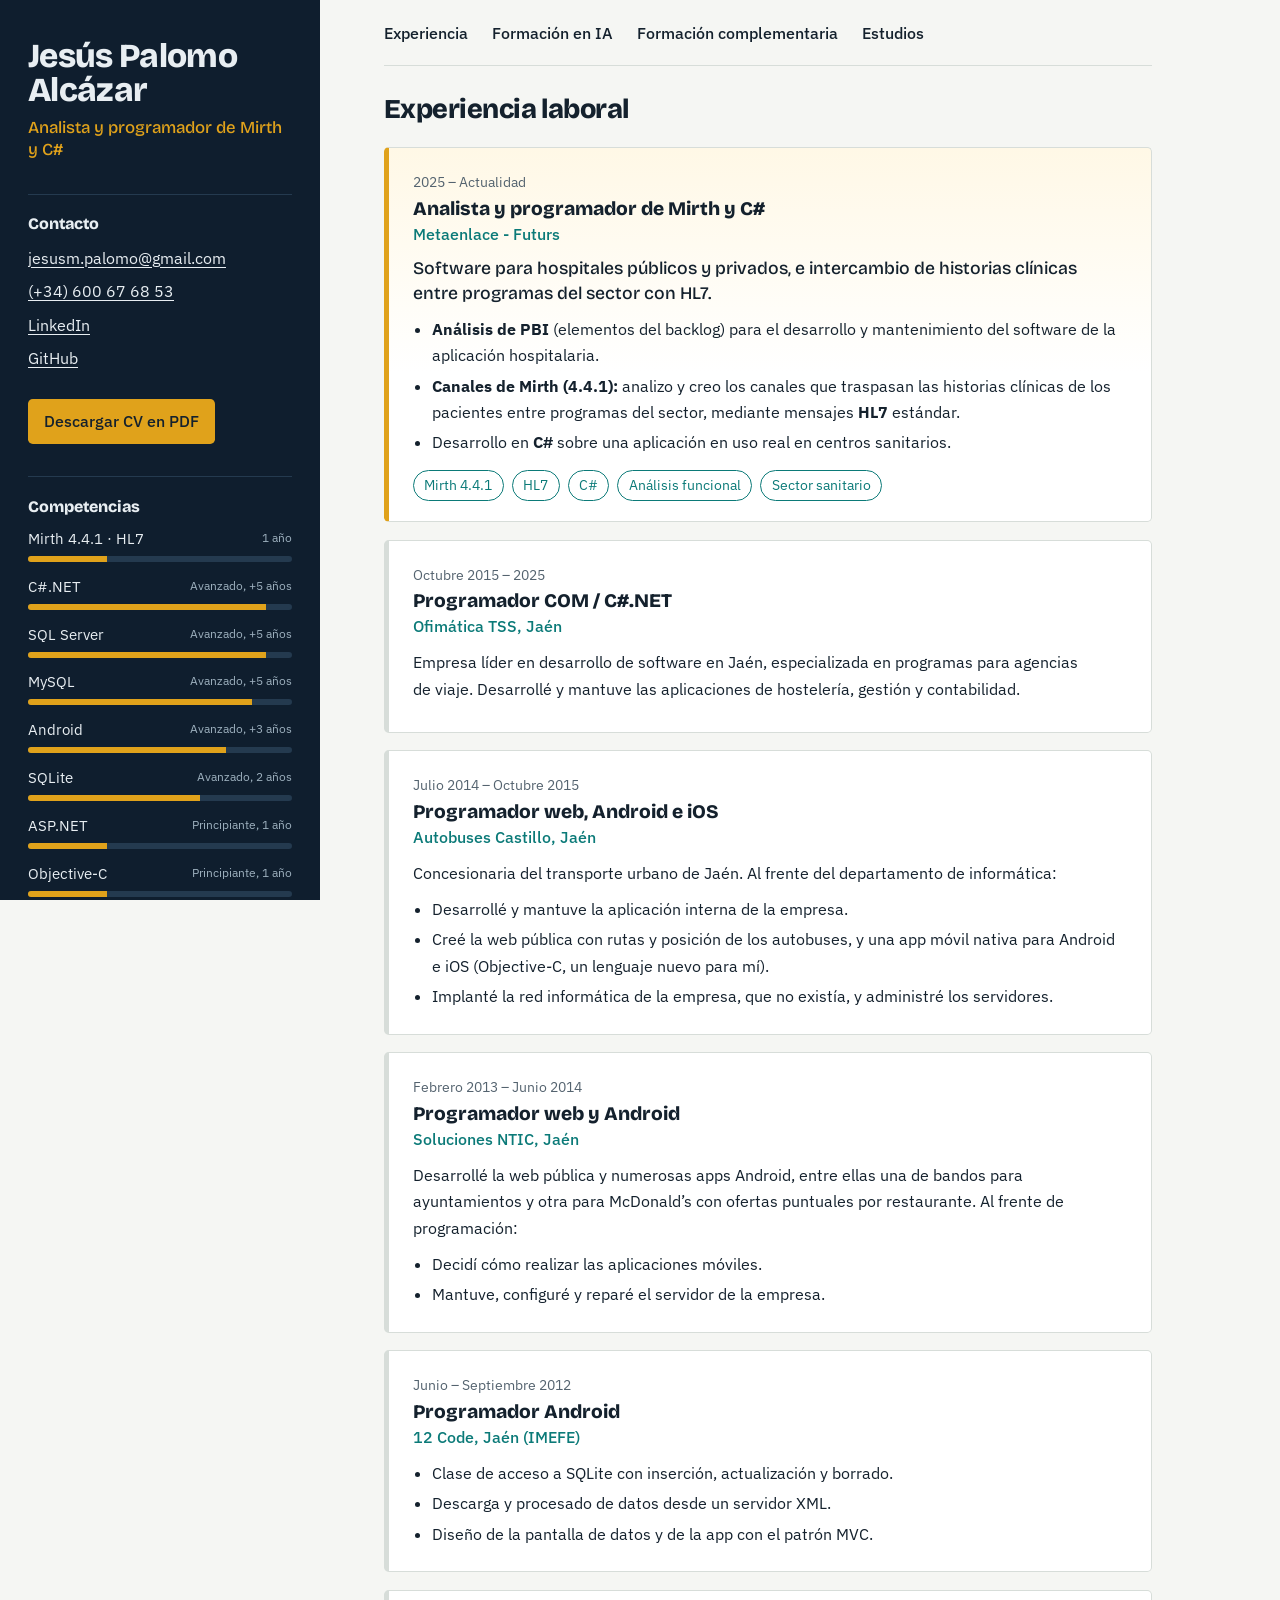
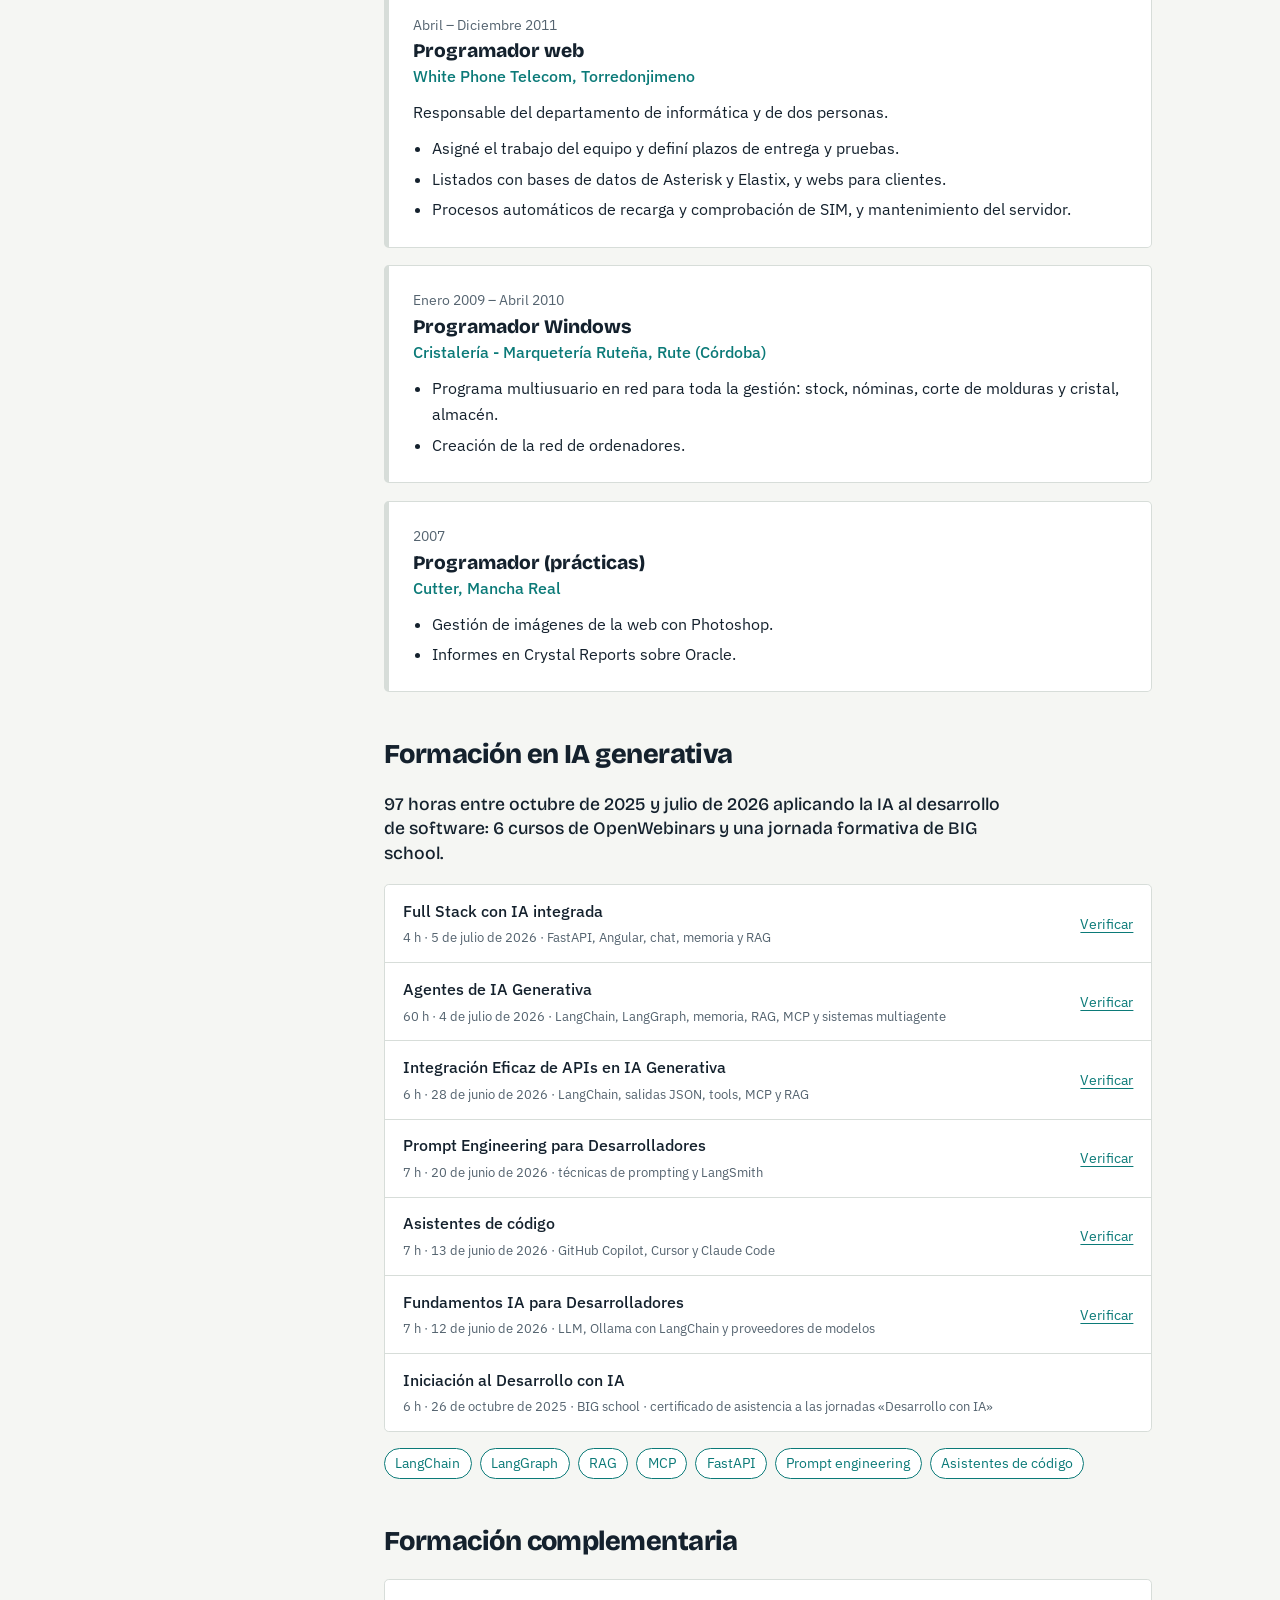
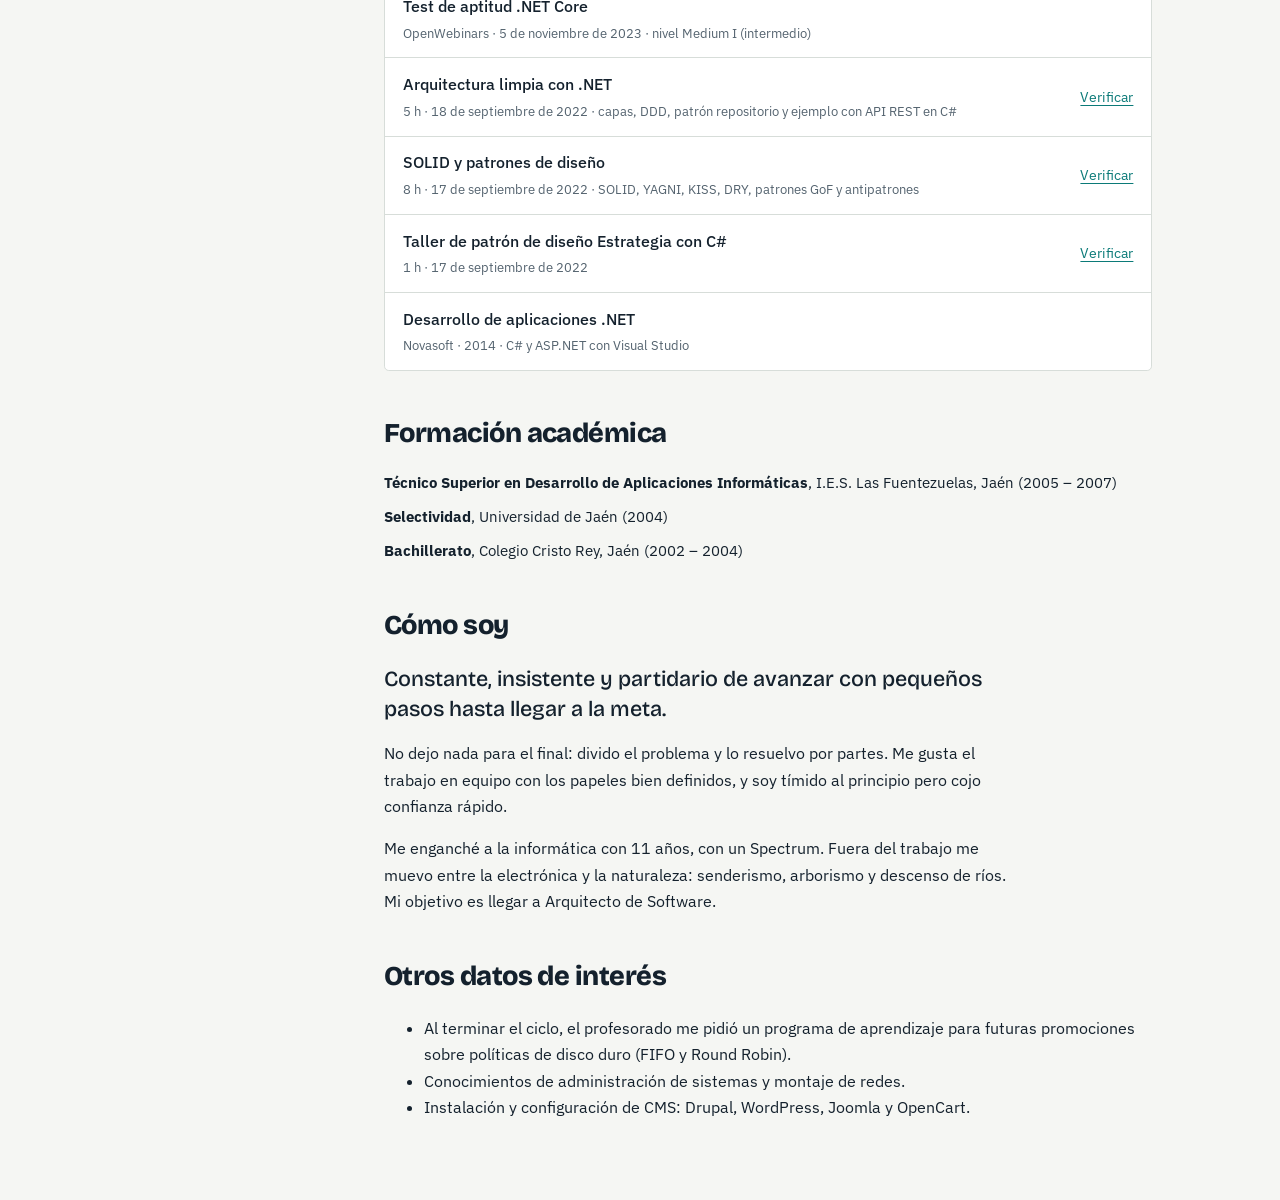
==== index.html @ ad251bdb "Actualizacion de Web y CV" ====
<!DOCTYPE html>
<html lang="es">
<head>
<meta charset="utf-8">
<meta name="viewport" content="width=device-width, initial-scale=1">
<title>Jesús Palomo Alcázar · CV · Analista y programador C# y Mirth</title>
<meta name="description" content="Currículum de Jesús Palomo Alcázar: más de 10 años desarrollando aplicaciones en C#, .NET, SQL Server y Android. Formación reciente en IA generativa. Actualmente analista y programador de Mirth y C# en software para hospitales.">
<link rel="preconnect" href="https://fonts.googleapis.com">
<link rel="preconnect" href="https://fonts.gstatic.com" crossorigin>
<link href="https://fonts.googleapis.com/css2?family=Bricolage+Grotesque:opsz,wght@12..96,500;12..96,800&family=IBM+Plex+Sans:wght@400;500&display=swap" rel="stylesheet">
<style>
:root{--paper:#f5f6f3;--card:#fff;--ink:#14212d;--muted:#54636f;--side:#0f1e2e;--side-ink:#e8eef2;--side-muted:#9db0be;--accent:#0b7a78;--mark:#e0a21b;--line:#d7ddd9;
--display:"Bricolage Grotesque","Segoe UI",system-ui,sans-serif;--body:"IBM Plex Sans","Segoe UI",system-ui,sans-serif}
*{box-sizing:border-box}
body{margin:0;background:var(--paper);color:var(--ink);font:400 1rem/1.65 var(--body)}
a{color:var(--accent);text-underline-offset:3px}
a:focus-visible{outline:3px solid var(--mark);outline-offset:3px}
.layout{display:grid;grid-template-columns:20rem 1fr;min-height:100vh}
aside{background:var(--side);color:var(--side-ink);padding:2.5rem 1.75rem;position:sticky;top:0;height:100vh;overflow:auto}
aside a{color:var(--side-ink)}
.avatar{width:96px;height:96px;border-radius:50%;border:3px solid var(--mark);object-fit:cover;display:block;margin-bottom:1.25rem}
aside h1{font:800 2.1rem/1 var(--display);letter-spacing:-.02em;margin:0 0 .6rem}
.role{font:500 1.05rem/1.35 var(--display);color:var(--mark);margin:0 0 1.5rem}
aside h2{font:800 1rem var(--display);margin:2rem 0 .7rem;padding-top:1.2rem;border-top:1px solid #243a4f}
.contact{list-style:none;padding:0;margin:0;word-break:break-word}
.contact li{margin-bottom:.45rem}
.btn{display:inline-block;margin-top:1.25rem;padding:.6rem 1rem;background:var(--mark);color:#14212d!important;font-weight:500;text-decoration:none;border-radius:.3rem}
.btn:hover{filter:brightness(1.08)}
.skill{margin-bottom:.8rem;font-size:.92rem}
.skill span{display:flex;justify-content:space-between;gap:.5rem}
.skill small{color:var(--side-muted)}
.bar{height:6px;background:#243a4f;border-radius:3px;margin-top:.3rem;overflow:hidden}
.bar i{display:block;height:100%;background:var(--mark)}
.plain{list-style:none;padding:0;margin:0;font-size:.92rem}
.plain li{margin-bottom:.3rem}
main{padding:0 clamp(1.5rem,5vw,4rem) 4rem;max-width:56rem}
main h2{font:800 1.7rem/1.1 var(--display);letter-spacing:-.02em;margin:3rem 0 1.4rem}
main h2{scroll-margin-top:4.5rem}
.toc{position:sticky;top:0;z-index:5;display:flex;flex-wrap:wrap;gap:.4rem 1.5rem;padding:1.1rem 0 .9rem;margin-bottom:.5rem;background:var(--paper);border-bottom:1px solid var(--line)}
.toc a{color:var(--ink);font-weight:500;text-decoration:none;padding:.15rem 0;border-bottom:2px solid transparent}
.toc a:hover{color:var(--accent);border-bottom-color:var(--mark)}
.toc + h2{margin-top:1.8rem}
html{scroll-behavior:smooth}
@media (prefers-reduced-motion:reduce){html{scroll-behavior:auto}}
.intro p{max-width:40rem;margin:0 0 1rem}
.intro .lead{font:500 1.35rem/1.4 var(--display)}
.job{background:var(--card);border:1px solid var(--line);border-left:5px solid var(--line);padding:1.25rem 1.5rem;margin-bottom:1.1rem;border-radius:.3rem}
.job.now{border-left-color:var(--mark)}
.job.now{background:linear-gradient(180deg,#fff8e6,#fff 60%)}
.job .hl{font:500 1.1rem/1.4 var(--display);color:var(--ink)}
.tags{display:flex;flex-wrap:wrap;gap:.5rem;margin-top:.9rem}
.tags span{font-size:.85rem;padding:.2rem .65rem;border:1px solid var(--accent);color:var(--accent);border-radius:999px;background:#fff}
.job .when{color:var(--muted);font-size:.9rem}
.job h3{font:800 1.2rem/1.25 var(--display);margin:.15rem 0 0}
.job .co{color:var(--accent);font-weight:500;margin:0 0 .6rem}
.job p{margin:0 0 .6rem;max-width:42rem}
.job ul{margin:0;padding-left:1.2rem}
.job li{margin-bottom:.25rem}
.ai-sum{font:500 1.1rem/1.4 var(--display);max-width:40rem;margin:0 0 1.1rem}
.ai-list{list-style:none;margin:0 0 1rem;padding:0;background:var(--card);border:1px solid var(--line);border-radius:.3rem}
.ai-list li{display:grid;grid-template-columns:1fr auto;gap:.2rem 1rem;padding:.8rem 1.1rem;border-bottom:1px solid var(--line)}
.ai-list li:last-child{border-bottom:0}
.ai-list b{font-weight:500}
.ai-list small{color:var(--muted);grid-column:1}
.ai-list a{grid-row:1/3;grid-column:2;align-self:center;font-size:.9rem}
.course{display:flex;gap:1rem;align-items:center;margin-bottom:1rem}
.course img{width:72px;height:72px;object-fit:contain;flex:none}
.course b{display:block}
.edu li{margin-bottom:.6rem}
@media (max-width:60rem){.layout{display:block}aside{position:static;height:auto}.toc{display:none}main{padding-top:2rem}}
@media print{
 body{font-size:10.5pt}.layout{display:block}
 aside{position:static;height:auto;-webkit-print-color-adjust:exact;print-color-adjust:exact}
 .btn,.toc{display:none}.job{break-inside:avoid}
}
</style>
</head>
<body>
<div class="layout">
<aside>
  <img class="avatar" src="content/140x140.png" alt="Foto de Jesús Palomo Alcázar" onerror="this.style.display='none'">
  <h1>Jesús Palomo Alcázar</h1>
  <p class="role">Analista y programador de Mirth y C#</p>

  <h2>Contacto</h2>
  <ul class="contact">
    <li><a href="mailto:jesusm.palomo@gmail.com">jesusm.palomo@gmail.com</a></li>
    <li><a href="tel:+34600676853">(+34) 600 67 68 53</a></li>
    <li><a href="https://www.linkedin.com/in/jesuspalomoalcazar/">LinkedIn</a></li>
    <li><a href="https://github.com/JesusPalomoAlcazar">GitHub</a></li>
  </ul>
  <a class="btn" href="CurriculumJesusPalomo.pdf" download>Descargar CV en PDF</a>

  <h2>Competencias</h2>
  <div class="skill"><span>Mirth 4.4.1 · HL7 <small>1 año</small></span><div class="bar"><i style="width:30%"></i></div></div>
  <div class="skill"><span>C#.NET <small>Avanzado, +5 años</small></span><div class="bar"><i style="width:90%"></i></div></div>
  <div class="skill"><span>SQL Server <small>Avanzado, +5 años</small></span><div class="bar"><i style="width:90%"></i></div></div>
  <div class="skill"><span>MySQL <small>Avanzado, +5 años</small></span><div class="bar"><i style="width:85%"></i></div></div>
  <div class="skill"><span>Android <small>Avanzado, +3 años</small></span><div class="bar"><i style="width:75%"></i></div></div>
  <div class="skill"><span>SQLite <small>Avanzado, 2 años</small></span><div class="bar"><i style="width:65%"></i></div></div>
  <div class="skill"><span>ASP.NET <small>Principiante, 1 año</small></span><div class="bar"><i style="width:30%"></i></div></div>
  <div class="skill"><span>Objective-C <small>Principiante, 1 año</small></span><div class="bar"><i style="width:30%"></i></div></div>

  <h2>Idiomas</h2>
  <ul class="plain">
    <li>Inglés: lectura B1 (documentación técnica), A2 general, preparando el B1</li>
    <li>Francés: Bachillerato</li>
  </ul>
</aside>

<main>
  <nav class="toc" aria-label="Secciones">
    <a href="#experiencia">Experiencia</a>
    <a href="#ia">Formación en IA</a>
    <a href="#formacion">Formación complementaria</a>
    <a href="#estudios">Estudios</a>
  </nav>

  <h2 id="experiencia">Experiencia laboral</h2>

  <article class="job now">
    <span class="when">2025 – Actualidad</span>
    <h3>Analista y programador de Mirth y C#</h3>
    <p class="co">Metaenlace - Futurs</p>
    <p class="hl">Software para hospitales públicos y privados, e intercambio de historias clínicas entre programas del sector con HL7.</p>
    <ul>
      <li><b>Análisis de PBI</b> (elementos del backlog) para el desarrollo y mantenimiento del software de la aplicación hospitalaria.</li>
      <li><b>Canales de Mirth (4.4.1):</b> analizo y creo los canales que traspasan las historias clínicas de los pacientes entre programas del sector, mediante mensajes <b>HL7</b> estándar.</li>
      <li>Desarrollo en <b>C#</b> sobre una aplicación en uso real en centros sanitarios.</li>
    </ul>
    <div class="tags"><span>Mirth 4.4.1</span><span>HL7</span><span>C#</span><span>Análisis funcional</span><span>Sector sanitario</span></div>
  </article>

  <article class="job">
    <span class="when">Octubre 2015 – 2025</span>
    <h3>Programador COM / C#.NET</h3>
    <p class="co">Ofimática TSS, Jaén</p>
    <p>Empresa líder en desarrollo de software en Jaén, especializada en programas para agencias de viaje. Desarrollé y mantuve las aplicaciones de hostelería, gestión y contabilidad.</p>
  </article>

  <article class="job">
    <span class="when">Julio 2014 – Octubre 2015</span>
    <h3>Programador web, Android e iOS</h3>
    <p class="co">Autobuses Castillo, Jaén</p>
    <p>Concesionaria del transporte urbano de Jaén. Al frente del departamento de informática:</p>
    <ul>
      <li>Desarrollé y mantuve la aplicación interna de la empresa.</li>
      <li>Creé la web pública con rutas y posición de los autobuses, y una app móvil nativa para Android e iOS (Objective-C, un lenguaje nuevo para mí).</li>
      <li>Implanté la red informática de la empresa, que no existía, y administré los servidores.</li>
    </ul>
  </article>

  <article class="job">
    <span class="when">Febrero 2013 – Junio 2014</span>
    <h3>Programador web y Android</h3>
    <p class="co">Soluciones NTIC, Jaén</p>
    <p>Desarrollé la web pública y numerosas apps Android, entre ellas una de bandos para ayuntamientos y otra para McDonald’s con ofertas puntuales por restaurante. Al frente de programación:</p>
    <ul>
      <li>Decidí cómo realizar las aplicaciones móviles.</li>
      <li>Mantuve, configuré y reparé el servidor de la empresa.</li>
    </ul>
  </article>

  <article class="job">
    <span class="when">Junio – Septiembre 2012</span>
    <h3>Programador Android</h3>
    <p class="co">12 Code, Jaén (IMEFE)</p>
    <ul>
      <li>Clase de acceso a SQLite con inserción, actualización y borrado.</li>
      <li>Descarga y procesado de datos desde un servidor XML.</li>
      <li>Diseño de la pantalla de datos y de la app con el patrón MVC.</li>
    </ul>
  </article>

  <article class="job">
    <span class="when">Abril – Diciembre 2011</span>
    <h3>Programador web</h3>
    <p class="co">White Phone Telecom, Torredonjimeno</p>
    <p>Responsable del departamento de informática y de dos personas.</p>
    <ul>
      <li>Asigné el trabajo del equipo y definí plazos de entrega y pruebas.</li>
      <li>Listados con bases de datos de Asterisk y Elastix, y webs para clientes.</li>
      <li>Procesos automáticos de recarga y comprobación de SIM, y mantenimiento del servidor.</li>
    </ul>
  </article>

  <article class="job">
    <span class="when">Enero 2009 – Abril 2010</span>
    <h3>Programador Windows</h3>
    <p class="co">Cristalería - Marquetería Ruteña, Rute (Córdoba)</p>
    <ul>
      <li>Programa multiusuario en red para toda la gestión: stock, nóminas, corte de molduras y cristal, almacén.</li>
      <li>Creación de la red de ordenadores.</li>
    </ul>
  </article>

  <article class="job">
    <span class="when">2007</span>
    <h3>Programador (prácticas)</h3>
    <p class="co">Cutter, Mancha Real</p>
    <ul>
      <li>Gestión de imágenes de la web con Photoshop.</li>
      <li>Informes en Crystal Reports sobre Oracle.</li>
    </ul>
  </article>

  <h2 id="ia">Formación en IA generativa</h2>
  <p class="ai-sum">97 horas entre octubre de 2025 y julio de 2026 aplicando la IA al desarrollo de software: 6 cursos de OpenWebinars y una jornada formativa de BIG school.</p>
  <ul class="ai-list">
    <li><b>Full Stack con IA integrada</b><small>4 h · 5 de julio de 2026 · FastAPI, Angular, chat, memoria y RAG</small><a href="https://openwebinars.net/cert/wKbj">Verificar</a></li>
    <li><b>Agentes de IA Generativa</b><small>60 h · 4 de julio de 2026 · LangChain, LangGraph, memoria, RAG, MCP y sistemas multiagente</small><a href="https://openwebinars.net/cert/Lydw">Verificar</a></li>
    <li><b>Integración Eficaz de APIs en IA Generativa</b><small>6 h · 28 de junio de 2026 · LangChain, salidas JSON, tools, MCP y RAG</small><a href="https://openwebinars.net/cert/GCo3">Verificar</a></li>
    <li><b>Prompt Engineering para Desarrolladores</b><small>7 h · 20 de junio de 2026 · técnicas de prompting y LangSmith</small><a href="https://openwebinars.net/cert/LdUG">Verificar</a></li>
    <li><b>Asistentes de código</b><small>7 h · 13 de junio de 2026 · GitHub Copilot, Cursor y Claude Code</small><a href="https://openwebinars.net/cert/khaE">Verificar</a></li>
    <li><b>Fundamentos IA para Desarrolladores</b><small>7 h · 12 de junio de 2026 · LLM, Ollama con LangChain y proveedores de modelos</small><a href="https://openwebinars.net/cert/tBJc">Verificar</a></li>
    <li><b>Iniciación al Desarrollo con IA</b><small>6 h · 26 de octubre de 2025 · BIG school · certificado de asistencia a las jornadas «Desarrollo con IA»</small></li>
  </ul>
  <div class="tags"><span>LangChain</span><span>LangGraph</span><span>RAG</span><span>MCP</span><span>FastAPI</span><span>Prompt engineering</span><span>Asistentes de código</span></div>

  <h2 id="formacion">Formación complementaria</h2>
  <ul class="ai-list">
    <li><b>Test de aptitud .NET Core</b><small>OpenWebinars · 5 de noviembre de 2023 · nivel Medium I (intermedio)</small></li>
    <li><b>Arquitectura limpia con .NET</b><small>5 h · 18 de septiembre de 2022 · capas, DDD, patrón repositorio y ejemplo con API REST en C#</small><a href="https://openwebinars.net/cert/d9dOa">Verificar</a></li>
    <li><b>SOLID y patrones de diseño</b><small>8 h · 17 de septiembre de 2022 · SOLID, YAGNI, KISS, DRY, patrones GoF y antipatrones</small><a href="https://openwebinars.net/cert/7Ne2K">Verificar</a></li>
    <li><b>Taller de patrón de diseño Estrategia con C#</b><small>1 h · 17 de septiembre de 2022</small><a href="https://openwebinars.net/cert/4nrwE">Verificar</a></li>
    <li><b>Desarrollo de aplicaciones .NET</b><small>Novasoft · 2014 · C# y ASP.NET con Visual Studio</small></li>
  </ul>

  <h2 id="estudios">Formación académica</h2>
  <ul class="plain edu">
    <li><b>Técnico Superior en Desarrollo de Aplicaciones Informáticas</b>, I.E.S. Las Fuentezuelas, Jaén (2005 – 2007)</li>
    <li><b>Selectividad</b>, Universidad de Jaén (2004)</li>
    <li><b>Bachillerato</b>, Colegio Cristo Rey, Jaén (2002 – 2004)</li>
  </ul>

  <section class="intro" aria-labelledby="como-soy">
    <h2 id="como-soy">Cómo soy</h2>
    <p class="lead">Constante, insistente y partidario de avanzar con pequeños pasos hasta llegar a la meta.</p>
    <p>No dejo nada para el final: divido el problema y lo resuelvo por partes. Me gusta el trabajo en equipo con los papeles bien definidos, y soy tímido al principio pero cojo confianza rápido.</p>
    <p>Me enganché a la informática con 11 años, con un Spectrum. Fuera del trabajo me muevo entre la electrónica y la naturaleza: senderismo, arborismo y descenso de ríos. Mi objetivo es llegar a Arquitecto de Software.</p>
  </section>

  <h2>Otros datos de interés</h2>
  <ul>
    <li>Al terminar el ciclo, el profesorado me pidió un programa de aprendizaje para futuras promociones sobre políticas de disco duro (FIFO y Round Robin).</li>
    <li>Conocimientos de administración de sistemas y montaje de redes.</li>
    <li>Instalación y configuración de CMS: Drupal, WordPress, Joomla y OpenCart.</li>
  </ul>
</main>
</div>
</body>
</html>
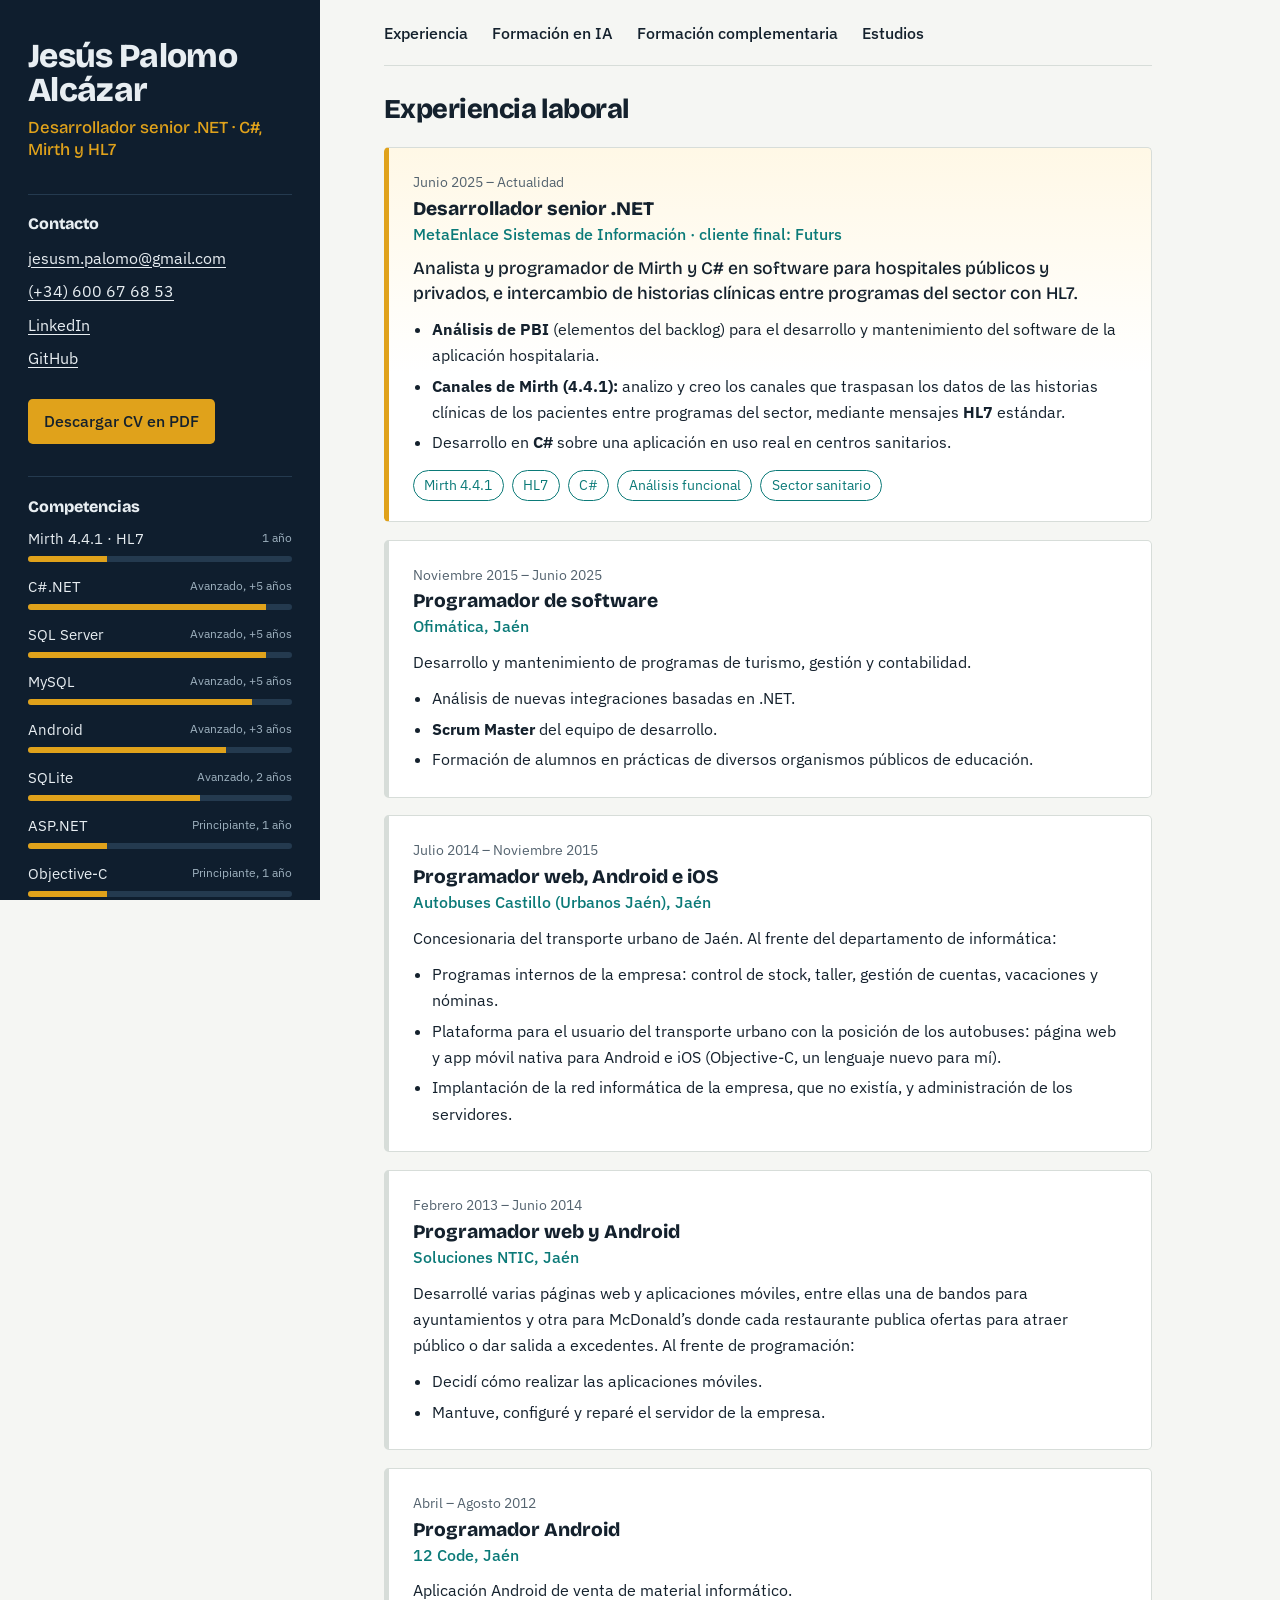
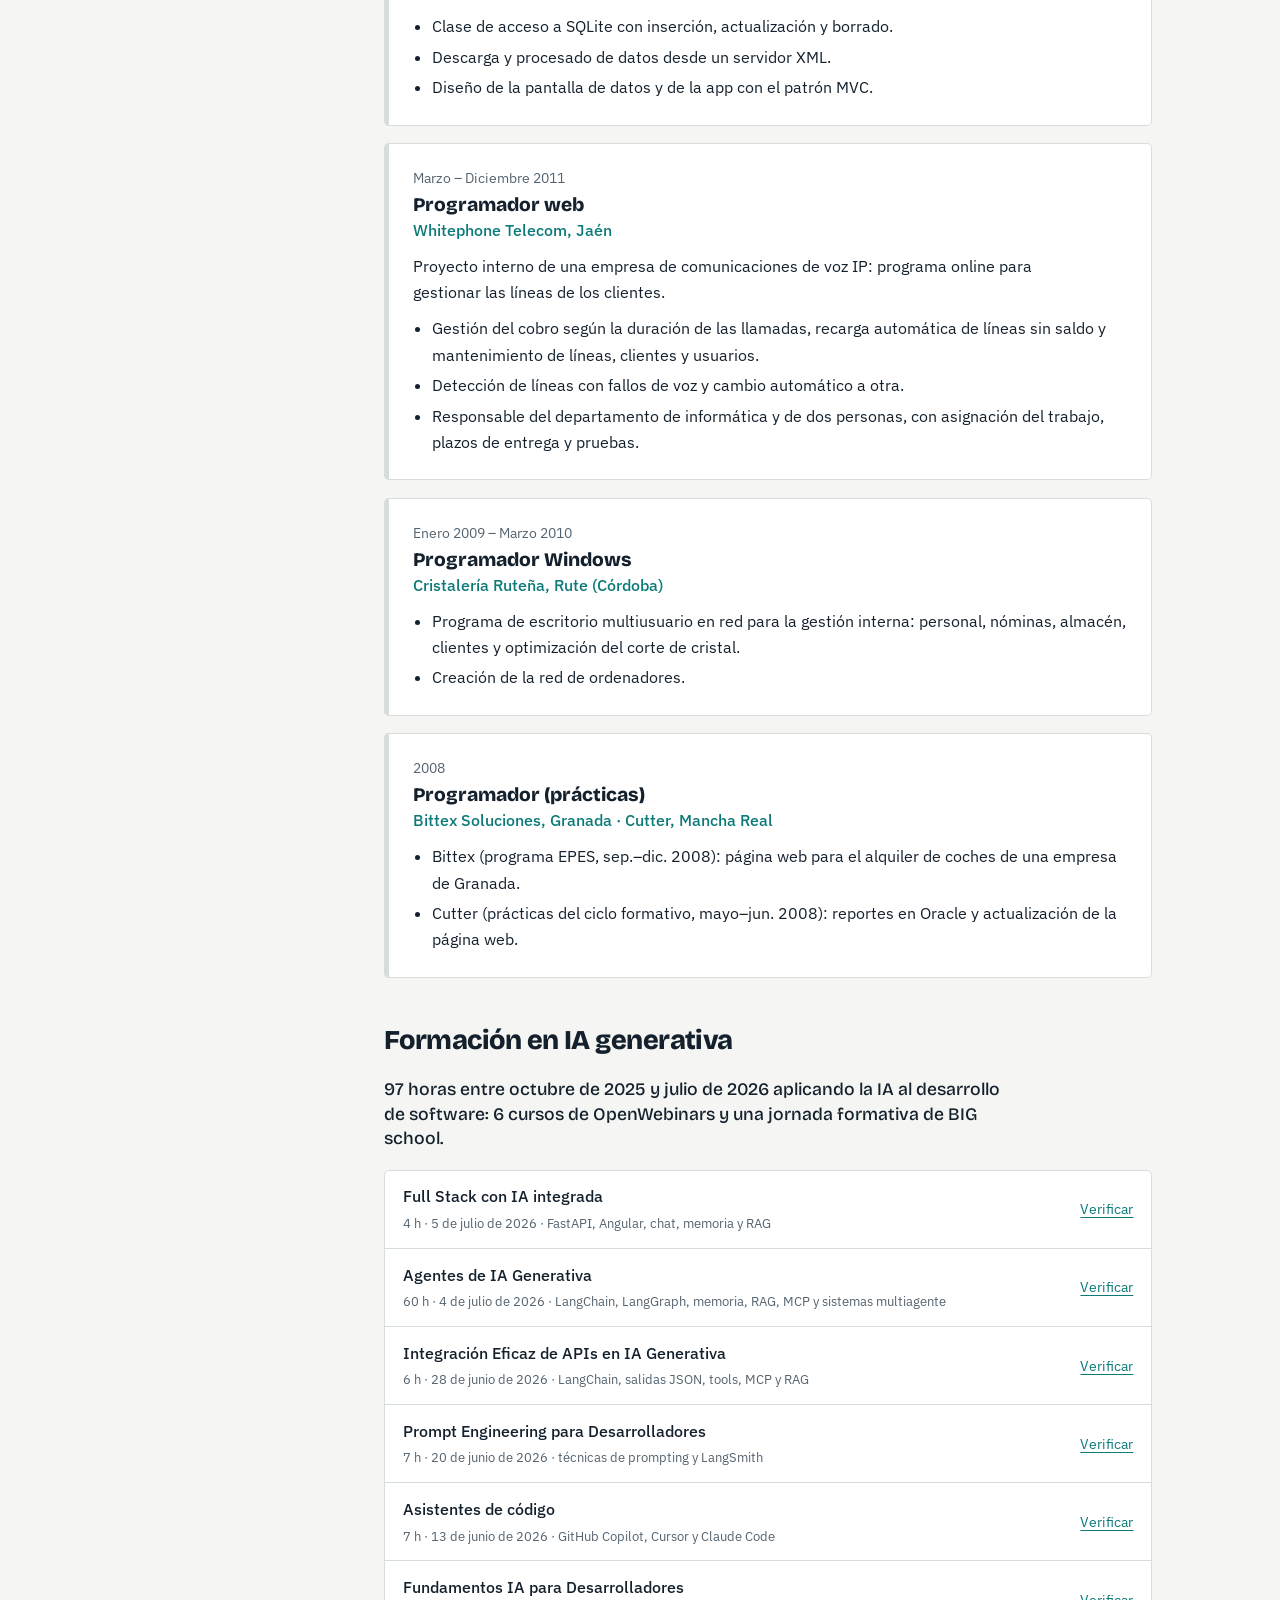
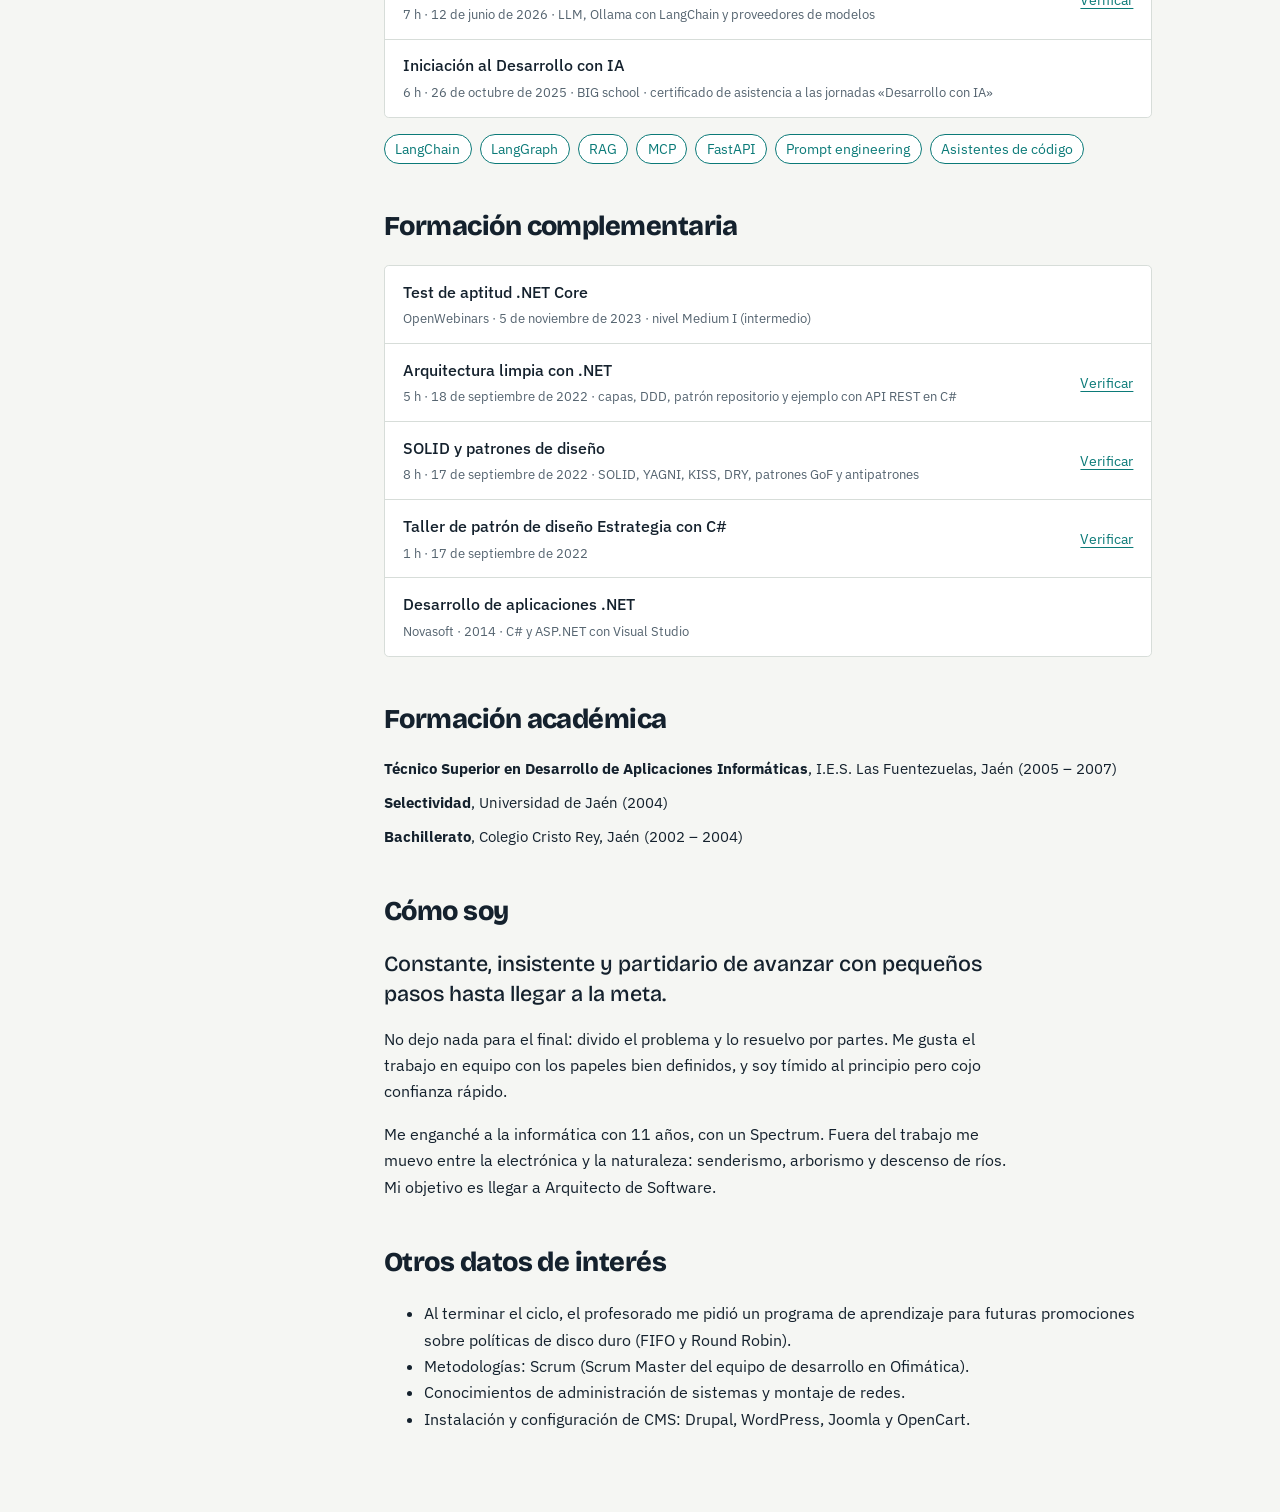
==== commit 7a4315a8: "actualizar datos CV y WEB" ====
--- a/index.html
+++ b/index.html
@@ -3,7 +3,7 @@
 <head>
 <meta charset="utf-8">
 <meta name="viewport" content="width=device-width, initial-scale=1">
-<title>Jesús Palomo Alcázar · CV · Analista y programador C# y Mirth</title>
+<title>Jesús Palomo Alcázar · CV · Desarrollador senior .NET</title>
 <meta name="description" content="Currículum de Jesús Palomo Alcázar: más de 10 años desarrollando aplicaciones en C#, .NET, SQL Server y Android. Formación reciente en IA generativa. Actualmente analista y programador de Mirth y C# en software para hospitales.">
 <link rel="preconnect" href="https://fonts.googleapis.com">
 <link rel="preconnect" href="https://fonts.gstatic.com" crossorigin>
@@ -80,7 +80,7 @@
 <aside>
   <img class="avatar" src="content/140x140.png" alt="Foto de Jesús Palomo Alcázar" onerror="this.style.display='none'">
   <h1>Jesús Palomo Alcázar</h1>
-  <p class="role">Analista y programador de Mirth y C#</p>
+  <p class="role">Desarrollador senior .NET · C#, Mirth y HL7</p>
 
   <h2>Contacto</h2>
   <ul class="contact">
@@ -119,34 +119,39 @@
   <h2 id="experiencia">Experiencia laboral</h2>
 
   <article class="job now">
-    <span class="when">2025 – Actualidad</span>
-    <h3>Analista y programador de Mirth y C#</h3>
-    <p class="co">Metaenlace - Futurs</p>
-    <p class="hl">Software para hospitales públicos y privados, e intercambio de historias clínicas entre programas del sector con HL7.</p>
+    <span class="when">Junio 2025 – Actualidad</span>
+    <h3>Desarrollador senior .NET</h3>
+    <p class="co">MetaEnlace Sistemas de Información · cliente final: Futurs</p>
+    <p class="hl">Analista y programador de Mirth y C# en software para hospitales públicos y privados, e intercambio de historias clínicas entre programas del sector con HL7.</p>
     <ul>
       <li><b>Análisis de PBI</b> (elementos del backlog) para el desarrollo y mantenimiento del software de la aplicación hospitalaria.</li>
-      <li><b>Canales de Mirth (4.4.1):</b> analizo y creo los canales que traspasan las historias clínicas de los pacientes entre programas del sector, mediante mensajes <b>HL7</b> estándar.</li>
+      <li><b>Canales de Mirth (4.4.1):</b> analizo y creo los canales que traspasan los datos de las historias clínicas de los pacientes entre programas del sector, mediante mensajes <b>HL7</b> estándar.</li>
       <li>Desarrollo en <b>C#</b> sobre una aplicación en uso real en centros sanitarios.</li>
     </ul>
     <div class="tags"><span>Mirth 4.4.1</span><span>HL7</span><span>C#</span><span>Análisis funcional</span><span>Sector sanitario</span></div>
   </article>
 
   <article class="job">
-    <span class="when">Octubre 2015 – 2025</span>
-    <h3>Programador COM / C#.NET</h3>
-    <p class="co">Ofimática TSS, Jaén</p>
-    <p>Empresa líder en desarrollo de software en Jaén, especializada en programas para agencias de viaje. Desarrollé y mantuve las aplicaciones de hostelería, gestión y contabilidad.</p>
-  </article>
-
-  <article class="job">
-    <span class="when">Julio 2014 – Octubre 2015</span>
+    <span class="when">Noviembre 2015 – Junio 2025</span>
+    <h3>Programador de software</h3>
+    <p class="co">Ofimática, Jaén</p>
+    <p>Desarrollo y mantenimiento de programas de turismo, gestión y contabilidad.</p>
+    <ul>
+      <li>Análisis de nuevas integraciones basadas en .NET.</li>
+      <li><b>Scrum Master</b> del equipo de desarrollo.</li>
+      <li>Formación de alumnos en prácticas de diversos organismos públicos de educación.</li>
+    </ul>
+  </article>
+
+  <article class="job">
+    <span class="when">Julio 2014 – Noviembre 2015</span>
     <h3>Programador web, Android e iOS</h3>
-    <p class="co">Autobuses Castillo, Jaén</p>
+    <p class="co">Autobuses Castillo (Urbanos Jaén), Jaén</p>
     <p>Concesionaria del transporte urbano de Jaén. Al frente del departamento de informática:</p>
     <ul>
-      <li>Desarrollé y mantuve la aplicación interna de la empresa.</li>
-      <li>Creé la web pública con rutas y posición de los autobuses, y una app móvil nativa para Android e iOS (Objective-C, un lenguaje nuevo para mí).</li>
-      <li>Implanté la red informática de la empresa, que no existía, y administré los servidores.</li>
+      <li>Programas internos de la empresa: control de stock, taller, gestión de cuentas, vacaciones y nóminas.</li>
+      <li>Plataforma para el usuario del transporte urbano con la posición de los autobuses: página web y app móvil nativa para Android e iOS (Objective-C, un lenguaje nuevo para mí).</li>
+      <li>Implantación de la red informática de la empresa, que no existía, y administración de los servidores.</li>
     </ul>
   </article>
 
@@ -154,7 +159,7 @@
     <span class="when">Febrero 2013 – Junio 2014</span>
     <h3>Programador web y Android</h3>
     <p class="co">Soluciones NTIC, Jaén</p>
-    <p>Desarrollé la web pública y numerosas apps Android, entre ellas una de bandos para ayuntamientos y otra para McDonald’s con ofertas puntuales por restaurante. Al frente de programación:</p>
+    <p>Desarrollé varias páginas web y aplicaciones móviles, entre ellas una de bandos para ayuntamientos y otra para McDonald’s donde cada restaurante publica ofertas para atraer público o dar salida a excedentes. Al frente de programación:</p>
     <ul>
       <li>Decidí cómo realizar las aplicaciones móviles.</li>
       <li>Mantuve, configuré y reparé el servidor de la empresa.</li>
@@ -162,9 +167,10 @@
   </article>
 
   <article class="job">
-    <span class="when">Junio – Septiembre 2012</span>
+    <span class="when">Abril – Agosto 2012</span>
     <h3>Programador Android</h3>
-    <p class="co">12 Code, Jaén (IMEFE)</p>
+    <p class="co">12 Code, Jaén</p>
+    <p>Aplicación Android de venta de material informático.</p>
     <ul>
       <li>Clase de acceso a SQLite con inserción, actualización y borrado.</li>
       <li>Descarga y procesado de datos desde un servidor XML.</li>
@@ -173,34 +179,34 @@
   </article>
 
   <article class="job">
-    <span class="when">Abril – Diciembre 2011</span>
+    <span class="when">Marzo – Diciembre 2011</span>
     <h3>Programador web</h3>
-    <p class="co">White Phone Telecom, Torredonjimeno</p>
-    <p>Responsable del departamento de informática y de dos personas.</p>
-    <ul>
-      <li>Asigné el trabajo del equipo y definí plazos de entrega y pruebas.</li>
-      <li>Listados con bases de datos de Asterisk y Elastix, y webs para clientes.</li>
-      <li>Procesos automáticos de recarga y comprobación de SIM, y mantenimiento del servidor.</li>
-    </ul>
-  </article>
-
-  <article class="job">
-    <span class="when">Enero 2009 – Abril 2010</span>
+    <p class="co">Whitephone Telecom, Jaén</p>
+    <p>Proyecto interno de una empresa de comunicaciones de voz IP: programa online para gestionar las líneas de los clientes.</p>
+    <ul>
+      <li>Gestión del cobro según la duración de las llamadas, recarga automática de líneas sin saldo y mantenimiento de líneas, clientes y usuarios.</li>
+      <li>Detección de líneas con fallos de voz y cambio automático a otra.</li>
+      <li>Responsable del departamento de informática y de dos personas, con asignación del trabajo, plazos de entrega y pruebas.</li>
+    </ul>
+  </article>
+
+  <article class="job">
+    <span class="when">Enero 2009 – Marzo 2010</span>
     <h3>Programador Windows</h3>
-    <p class="co">Cristalería - Marquetería Ruteña, Rute (Córdoba)</p>
-    <ul>
-      <li>Programa multiusuario en red para toda la gestión: stock, nóminas, corte de molduras y cristal, almacén.</li>
+    <p class="co">Cristalería Ruteña, Rute (Córdoba)</p>
+    <ul>
+      <li>Programa de escritorio multiusuario en red para la gestión interna: personal, nóminas, almacén, clientes y optimización del corte de cristal.</li>
       <li>Creación de la red de ordenadores.</li>
     </ul>
   </article>
 
   <article class="job">
-    <span class="when">2007</span>
+    <span class="when">2008</span>
     <h3>Programador (prácticas)</h3>
-    <p class="co">Cutter, Mancha Real</p>
-    <ul>
-      <li>Gestión de imágenes de la web con Photoshop.</li>
-      <li>Informes en Crystal Reports sobre Oracle.</li>
+    <p class="co">Bittex Soluciones, Granada · Cutter, Mancha Real</p>
+    <ul>
+      <li>Bittex (programa EPES, sep.–dic. 2008): página web para el alquiler de coches de una empresa de Granada.</li>
+      <li>Cutter (prácticas del ciclo formativo, mayo–jun. 2008): reportes en Oracle y actualización de la página web.</li>
     </ul>
   </article>
 
@@ -243,6 +249,7 @@
   <h2>Otros datos de interés</h2>
   <ul>
     <li>Al terminar el ciclo, el profesorado me pidió un programa de aprendizaje para futuras promociones sobre políticas de disco duro (FIFO y Round Robin).</li>
+    <li>Metodologías: Scrum (Scrum Master del equipo de desarrollo en Ofimática).</li>
     <li>Conocimientos de administración de sistemas y montaje de redes.</li>
     <li>Instalación y configuración de CMS: Drupal, WordPress, Joomla y OpenCart.</li>
   </ul>
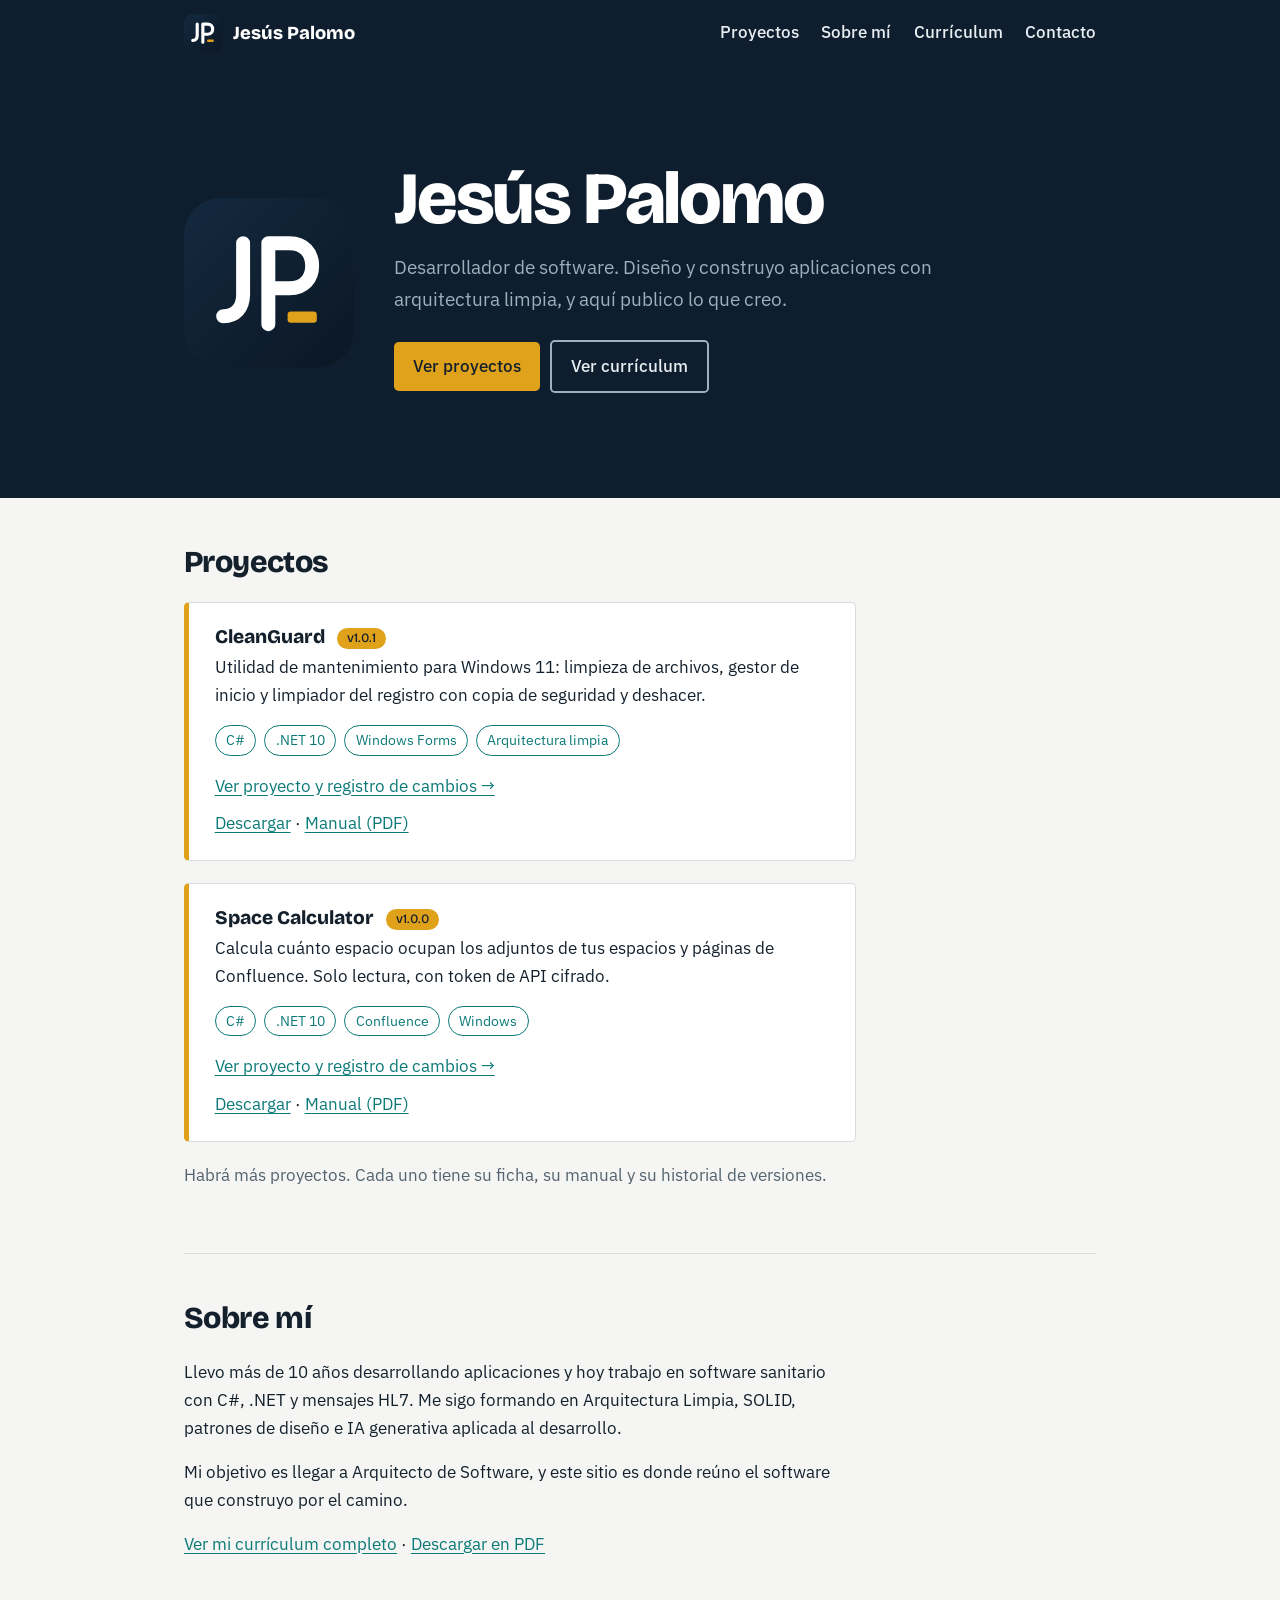
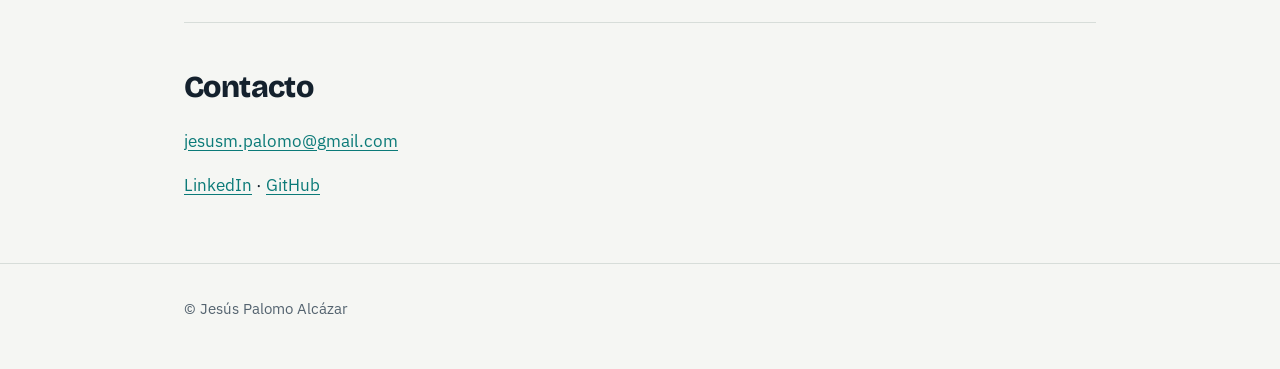
==== commit 727530f7: "actualizacion de portafolio" ====
--- a/index.html
+++ b/index.html
@@ -1,259 +1,62 @@
 <!DOCTYPE html>
 <html lang="es">
 <head>
-<meta charset="utf-8">
-<meta name="viewport" content="width=device-width, initial-scale=1">
-<title>Jesús Palomo Alcázar · CV · Desarrollador senior .NET</title>
-<meta name="description" content="Currículum de Jesús Palomo Alcázar: más de 10 años desarrollando aplicaciones en C#, .NET, SQL Server y Android. Formación reciente en IA generativa. Actualmente analista y programador de Mirth y C# en software para hospitales.">
-<link rel="preconnect" href="https://fonts.googleapis.com">
-<link rel="preconnect" href="https://fonts.gstatic.com" crossorigin>
-<link href="https://fonts.googleapis.com/css2?family=Bricolage+Grotesque:opsz,wght@12..96,500;12..96,800&family=IBM+Plex+Sans:wght@400;500&display=swap" rel="stylesheet">
-<style>
-:root{--paper:#f5f6f3;--card:#fff;--ink:#14212d;--muted:#54636f;--side:#0f1e2e;--side-ink:#e8eef2;--side-muted:#9db0be;--accent:#0b7a78;--mark:#e0a21b;--line:#d7ddd9;
---display:"Bricolage Grotesque","Segoe UI",system-ui,sans-serif;--body:"IBM Plex Sans","Segoe UI",system-ui,sans-serif}
-*{box-sizing:border-box}
-body{margin:0;background:var(--paper);color:var(--ink);font:400 1rem/1.65 var(--body)}
-a{color:var(--accent);text-underline-offset:3px}
-a:focus-visible{outline:3px solid var(--mark);outline-offset:3px}
-.layout{display:grid;grid-template-columns:20rem 1fr;min-height:100vh}
-aside{background:var(--side);color:var(--side-ink);padding:2.5rem 1.75rem;position:sticky;top:0;height:100vh;overflow:auto}
-aside a{color:var(--side-ink)}
-.avatar{width:96px;height:96px;border-radius:50%;border:3px solid var(--mark);object-fit:cover;display:block;margin-bottom:1.25rem}
-aside h1{font:800 2.1rem/1 var(--display);letter-spacing:-.02em;margin:0 0 .6rem}
-.role{font:500 1.05rem/1.35 var(--display);color:var(--mark);margin:0 0 1.5rem}
-aside h2{font:800 1rem var(--display);margin:2rem 0 .7rem;padding-top:1.2rem;border-top:1px solid #243a4f}
-.contact{list-style:none;padding:0;margin:0;word-break:break-word}
-.contact li{margin-bottom:.45rem}
-.btn{display:inline-block;margin-top:1.25rem;padding:.6rem 1rem;background:var(--mark);color:#14212d!important;font-weight:500;text-decoration:none;border-radius:.3rem}
-.btn:hover{filter:brightness(1.08)}
-.skill{margin-bottom:.8rem;font-size:.92rem}
-.skill span{display:flex;justify-content:space-between;gap:.5rem}
-.skill small{color:var(--side-muted)}
-.bar{height:6px;background:#243a4f;border-radius:3px;margin-top:.3rem;overflow:hidden}
-.bar i{display:block;height:100%;background:var(--mark)}
-.plain{list-style:none;padding:0;margin:0;font-size:.92rem}
-.plain li{margin-bottom:.3rem}
-main{padding:0 clamp(1.5rem,5vw,4rem) 4rem;max-width:56rem}
-main h2{font:800 1.7rem/1.1 var(--display);letter-spacing:-.02em;margin:3rem 0 1.4rem}
-main h2{scroll-margin-top:4.5rem}
-.toc{position:sticky;top:0;z-index:5;display:flex;flex-wrap:wrap;gap:.4rem 1.5rem;padding:1.1rem 0 .9rem;margin-bottom:.5rem;background:var(--paper);border-bottom:1px solid var(--line)}
-.toc a{color:var(--ink);font-weight:500;text-decoration:none;padding:.15rem 0;border-bottom:2px solid transparent}
-.toc a:hover{color:var(--accent);border-bottom-color:var(--mark)}
-.toc + h2{margin-top:1.8rem}
-html{scroll-behavior:smooth}
-@media (prefers-reduced-motion:reduce){html{scroll-behavior:auto}}
-.intro p{max-width:40rem;margin:0 0 1rem}
-.intro .lead{font:500 1.35rem/1.4 var(--display)}
-.job{background:var(--card);border:1px solid var(--line);border-left:5px solid var(--line);padding:1.25rem 1.5rem;margin-bottom:1.1rem;border-radius:.3rem}
-.job.now{border-left-color:var(--mark)}
-.job.now{background:linear-gradient(180deg,#fff8e6,#fff 60%)}
-.job .hl{font:500 1.1rem/1.4 var(--display);color:var(--ink)}
-.tags{display:flex;flex-wrap:wrap;gap:.5rem;margin-top:.9rem}
-.tags span{font-size:.85rem;padding:.2rem .65rem;border:1px solid var(--accent);color:var(--accent);border-radius:999px;background:#fff}
-.job .when{color:var(--muted);font-size:.9rem}
-.job h3{font:800 1.2rem/1.25 var(--display);margin:.15rem 0 0}
-.job .co{color:var(--accent);font-weight:500;margin:0 0 .6rem}
-.job p{margin:0 0 .6rem;max-width:42rem}
-.job ul{margin:0;padding-left:1.2rem}
-.job li{margin-bottom:.25rem}
-.ai-sum{font:500 1.1rem/1.4 var(--display);max-width:40rem;margin:0 0 1.1rem}
-.ai-list{list-style:none;margin:0 0 1rem;padding:0;background:var(--card);border:1px solid var(--line);border-radius:.3rem}
-.ai-list li{display:grid;grid-template-columns:1fr auto;gap:.2rem 1rem;padding:.8rem 1.1rem;border-bottom:1px solid var(--line)}
-.ai-list li:last-child{border-bottom:0}
-.ai-list b{font-weight:500}
-.ai-list small{color:var(--muted);grid-column:1}
-.ai-list a{grid-row:1/3;grid-column:2;align-self:center;font-size:.9rem}
-.course{display:flex;gap:1rem;align-items:center;margin-bottom:1rem}
-.course img{width:72px;height:72px;object-fit:contain;flex:none}
-.course b{display:block}
-.edu li{margin-bottom:.6rem}
-@media (max-width:60rem){.layout{display:block}aside{position:static;height:auto}.toc{display:none}main{padding-top:2rem}}
-@media print{
- body{font-size:10.5pt}.layout{display:block}
- aside{position:static;height:auto;-webkit-print-color-adjust:exact;print-color-adjust:exact}
- .btn,.toc{display:none}.job{break-inside:avoid}
-}
-</style>
+<meta charset="utf-8"><meta name="viewport" content="width=device-width, initial-scale=1"><link rel="preconnect" href="https://fonts.googleapis.com"><link rel="preconnect" href="https://fonts.gstatic.com" crossorigin><link href="https://fonts.googleapis.com/css2?family=Bricolage+Grotesque:opsz,wght@12..96,500;12..96,800&family=IBM+Plex+Sans:wght@400;500\&display=swap" rel="stylesheet">
+<title>Jesús Palomo · Desarrollador de software</title>
+<meta name="description" content="Portafolio de Jesús Palomo: software con arquitectura limpia, proyectos propios, manuales y currículum.">
+<link rel="icon" href="assets/logo-jp-icono.svg" type="image/svg+xml">
+<link rel="stylesheet" href="assets/style.css">
 </head>
 <body>
-<div class="layout">
-<aside>
-  <img class="avatar" src="content/140x140.png" alt="Foto de Jesús Palomo Alcázar" onerror="this.style.display='none'">
-  <h1>Jesús Palomo Alcázar</h1>
-  <p class="role">Desarrollador senior .NET · C#, Mirth y HL7</p>
+<header class="top"><div class="wrap">
+  <a class="brand" href="index.html"><img src="assets/logo-jp-icono.svg" alt="">Jesús Palomo</a>
+  <nav class="main" aria-label="Principal"><a href="#proyectos">Proyectos</a><a href="#sobre-mi">Sobre mí</a><a href="cv.html">Currículum</a><a href="#contacto">Contacto</a></nav>
+</div></header>
 
-  <h2>Contacto</h2>
-  <ul class="contact">
-    <li><a href="mailto:jesusm.palomo@gmail.com">jesusm.palomo@gmail.com</a></li>
-    <li><a href="tel:+34600676853">(+34) 600 67 68 53</a></li>
-    <li><a href="https://www.linkedin.com/in/jesuspalomoalcazar/">LinkedIn</a></li>
-    <li><a href="https://github.com/JesusPalomoAlcazar">GitHub</a></li>
-  </ul>
-  <a class="btn" href="CurriculumJesusPalomo.pdf" download>Descargar CV en PDF</a>
+<div class="hero"><div class="wrap">
+  <img src="assets/logo-jp-icono.svg" alt="Logotipo JP">
+  <div>
+    <h1>Jesús Palomo</h1>
+    <p>Desarrollador de software. Diseño y construyo aplicaciones con arquitectura limpia, y aquí publico lo que creo.</p>
+    <a class="btn primary" href="#proyectos">Ver proyectos</a><a class="btn ghost" href="cv.html">Ver currículum</a>
+  </div>
+</div></div>
 
-  <h2>Competencias</h2>
-  <div class="skill"><span>Mirth 4.4.1 · HL7 <small>1 año</small></span><div class="bar"><i style="width:30%"></i></div></div>
-  <div class="skill"><span>C#.NET <small>Avanzado, +5 años</small></span><div class="bar"><i style="width:90%"></i></div></div>
-  <div class="skill"><span>SQL Server <small>Avanzado, +5 años</small></span><div class="bar"><i style="width:90%"></i></div></div>
-  <div class="skill"><span>MySQL <small>Avanzado, +5 años</small></span><div class="bar"><i style="width:85%"></i></div></div>
-  <div class="skill"><span>Android <small>Avanzado, +3 años</small></span><div class="bar"><i style="width:75%"></i></div></div>
-  <div class="skill"><span>SQLite <small>Avanzado, 2 años</small></span><div class="bar"><i style="width:65%"></i></div></div>
-  <div class="skill"><span>ASP.NET <small>Principiante, 1 año</small></span><div class="bar"><i style="width:30%"></i></div></div>
-  <div class="skill"><span>Objective-C <small>Principiante, 1 año</small></span><div class="bar"><i style="width:30%"></i></div></div>
-
-  <h2>Idiomas</h2>
-  <ul class="plain">
-    <li>Inglés: lectura B1 (documentación técnica), A2 general, preparando el B1</li>
-    <li>Francés: Bachillerato</li>
-  </ul>
-</aside>
-
-<main>
-  <nav class="toc" aria-label="Secciones">
-    <a href="#experiencia">Experiencia</a>
-    <a href="#ia">Formación en IA</a>
-    <a href="#formacion">Formación complementaria</a>
-    <a href="#estudios">Estudios</a>
-  </nav>
-
-  <h2 id="experiencia">Experiencia laboral</h2>
-
-  <article class="job now">
-    <span class="when">Junio 2025 – Actualidad</span>
-    <h3>Desarrollador senior .NET</h3>
-    <p class="co">MetaEnlace Sistemas de Información · cliente final: Futurs</p>
-    <p class="hl">Analista y programador de Mirth y C# en software para hospitales públicos y privados, e intercambio de historias clínicas entre programas del sector con HL7.</p>
-    <ul>
-      <li><b>Análisis de PBI</b> (elementos del backlog) para el desarrollo y mantenimiento del software de la aplicación hospitalaria.</li>
-      <li><b>Canales de Mirth (4.4.1):</b> analizo y creo los canales que traspasan los datos de las historias clínicas de los pacientes entre programas del sector, mediante mensajes <b>HL7</b> estándar.</li>
-      <li>Desarrollo en <b>C#</b> sobre una aplicación en uso real en centros sanitarios.</li>
-    </ul>
-    <div class="tags"><span>Mirth 4.4.1</span><span>HL7</span><span>C#</span><span>Análisis funcional</span><span>Sector sanitario</span></div>
-  </article>
-
-  <article class="job">
-    <span class="when">Noviembre 2015 – Junio 2025</span>
-    <h3>Programador de software</h3>
-    <p class="co">Ofimática, Jaén</p>
-    <p>Desarrollo y mantenimiento de programas de turismo, gestión y contabilidad.</p>
-    <ul>
-      <li>Análisis de nuevas integraciones basadas en .NET.</li>
-      <li><b>Scrum Master</b> del equipo de desarrollo.</li>
-      <li>Formación de alumnos en prácticas de diversos organismos públicos de educación.</li>
-    </ul>
-  </article>
-
-  <article class="job">
-    <span class="when">Julio 2014 – Noviembre 2015</span>
-    <h3>Programador web, Android e iOS</h3>
-    <p class="co">Autobuses Castillo (Urbanos Jaén), Jaén</p>
-    <p>Concesionaria del transporte urbano de Jaén. Al frente del departamento de informática:</p>
-    <ul>
-      <li>Programas internos de la empresa: control de stock, taller, gestión de cuentas, vacaciones y nóminas.</li>
-      <li>Plataforma para el usuario del transporte urbano con la posición de los autobuses: página web y app móvil nativa para Android e iOS (Objective-C, un lenguaje nuevo para mí).</li>
-      <li>Implantación de la red informática de la empresa, que no existía, y administración de los servidores.</li>
-    </ul>
-  </article>
-
-  <article class="job">
-    <span class="when">Febrero 2013 – Junio 2014</span>
-    <h3>Programador web y Android</h3>
-    <p class="co">Soluciones NTIC, Jaén</p>
-    <p>Desarrollé varias páginas web y aplicaciones móviles, entre ellas una de bandos para ayuntamientos y otra para McDonald’s donde cada restaurante publica ofertas para atraer público o dar salida a excedentes. Al frente de programación:</p>
-    <ul>
-      <li>Decidí cómo realizar las aplicaciones móviles.</li>
-      <li>Mantuve, configuré y reparé el servidor de la empresa.</li>
-    </ul>
-  </article>
-
-  <article class="job">
-    <span class="when">Abril – Agosto 2012</span>
-    <h3>Programador Android</h3>
-    <p class="co">12 Code, Jaén</p>
-    <p>Aplicación Android de venta de material informático.</p>
-    <ul>
-      <li>Clase de acceso a SQLite con inserción, actualización y borrado.</li>
-      <li>Descarga y procesado de datos desde un servidor XML.</li>
-      <li>Diseño de la pantalla de datos y de la app con el patrón MVC.</li>
-    </ul>
-  </article>
-
-  <article class="job">
-    <span class="when">Marzo – Diciembre 2011</span>
-    <h3>Programador web</h3>
-    <p class="co">Whitephone Telecom, Jaén</p>
-    <p>Proyecto interno de una empresa de comunicaciones de voz IP: programa online para gestionar las líneas de los clientes.</p>
-    <ul>
-      <li>Gestión del cobro según la duración de las llamadas, recarga automática de líneas sin saldo y mantenimiento de líneas, clientes y usuarios.</li>
-      <li>Detección de líneas con fallos de voz y cambio automático a otra.</li>
-      <li>Responsable del departamento de informática y de dos personas, con asignación del trabajo, plazos de entrega y pruebas.</li>
-    </ul>
-  </article>
-
-  <article class="job">
-    <span class="when">Enero 2009 – Marzo 2010</span>
-    <h3>Programador Windows</h3>
-    <p class="co">Cristalería Ruteña, Rute (Córdoba)</p>
-    <ul>
-      <li>Programa de escritorio multiusuario en red para la gestión interna: personal, nóminas, almacén, clientes y optimización del corte de cristal.</li>
-      <li>Creación de la red de ordenadores.</li>
-    </ul>
-  </article>
-
-  <article class="job">
-    <span class="when">2008</span>
-    <h3>Programador (prácticas)</h3>
-    <p class="co">Bittex Soluciones, Granada · Cutter, Mancha Real</p>
-    <ul>
-      <li>Bittex (programa EPES, sep.–dic. 2008): página web para el alquiler de coches de una empresa de Granada.</li>
-      <li>Cutter (prácticas del ciclo formativo, mayo–jun. 2008): reportes en Oracle y actualización de la página web.</li>
-    </ul>
-  </article>
-
-  <h2 id="ia">Formación en IA generativa</h2>
-  <p class="ai-sum">97 horas entre octubre de 2025 y julio de 2026 aplicando la IA al desarrollo de software: 6 cursos de OpenWebinars y una jornada formativa de BIG school.</p>
-  <ul class="ai-list">
-    <li><b>Full Stack con IA integrada</b><small>4 h · 5 de julio de 2026 · FastAPI, Angular, chat, memoria y RAG</small><a href="https://openwebinars.net/cert/wKbj">Verificar</a></li>
-    <li><b>Agentes de IA Generativa</b><small>60 h · 4 de julio de 2026 · LangChain, LangGraph, memoria, RAG, MCP y sistemas multiagente</small><a href="https://openwebinars.net/cert/Lydw">Verificar</a></li>
-    <li><b>Integración Eficaz de APIs en IA Generativa</b><small>6 h · 28 de junio de 2026 · LangChain, salidas JSON, tools, MCP y RAG</small><a href="https://openwebinars.net/cert/GCo3">Verificar</a></li>
-    <li><b>Prompt Engineering para Desarrolladores</b><small>7 h · 20 de junio de 2026 · técnicas de prompting y LangSmith</small><a href="https://openwebinars.net/cert/LdUG">Verificar</a></li>
-    <li><b>Asistentes de código</b><small>7 h · 13 de junio de 2026 · GitHub Copilot, Cursor y Claude Code</small><a href="https://openwebinars.net/cert/khaE">Verificar</a></li>
-    <li><b>Fundamentos IA para Desarrolladores</b><small>7 h · 12 de junio de 2026 · LLM, Ollama con LangChain y proveedores de modelos</small><a href="https://openwebinars.net/cert/tBJc">Verificar</a></li>
-    <li><b>Iniciación al Desarrollo con IA</b><small>6 h · 26 de octubre de 2025 · BIG school · certificado de asistencia a las jornadas «Desarrollo con IA»</small></li>
-  </ul>
-  <div class="tags"><span>LangChain</span><span>LangGraph</span><span>RAG</span><span>MCP</span><span>FastAPI</span><span>Prompt engineering</span><span>Asistentes de código</span></div>
-
-  <h2 id="formacion">Formación complementaria</h2>
-  <ul class="ai-list">
-    <li><b>Test de aptitud .NET Core</b><small>OpenWebinars · 5 de noviembre de 2023 · nivel Medium I (intermedio)</small></li>
-    <li><b>Arquitectura limpia con .NET</b><small>5 h · 18 de septiembre de 2022 · capas, DDD, patrón repositorio y ejemplo con API REST en C#</small><a href="https://openwebinars.net/cert/d9dOa">Verificar</a></li>
-    <li><b>SOLID y patrones de diseño</b><small>8 h · 17 de septiembre de 2022 · SOLID, YAGNI, KISS, DRY, patrones GoF y antipatrones</small><a href="https://openwebinars.net/cert/7Ne2K">Verificar</a></li>
-    <li><b>Taller de patrón de diseño Estrategia con C#</b><small>1 h · 17 de septiembre de 2022</small><a href="https://openwebinars.net/cert/4nrwE">Verificar</a></li>
-    <li><b>Desarrollo de aplicaciones .NET</b><small>Novasoft · 2014 · C# y ASP.NET con Visual Studio</small></li>
-  </ul>
-
-  <h2 id="estudios">Formación académica</h2>
-  <ul class="plain edu">
-    <li><b>Técnico Superior en Desarrollo de Aplicaciones Informáticas</b>, I.E.S. Las Fuentezuelas, Jaén (2005 – 2007)</li>
-    <li><b>Selectividad</b>, Universidad de Jaén (2004)</li>
-    <li><b>Bachillerato</b>, Colegio Cristo Rey, Jaén (2002 – 2004)</li>
-  </ul>
-
-  <section class="intro" aria-labelledby="como-soy">
-    <h2 id="como-soy">Cómo soy</h2>
-    <p class="lead">Constante, insistente y partidario de avanzar con pequeños pasos hasta llegar a la meta.</p>
-    <p>No dejo nada para el final: divido el problema y lo resuelvo por partes. Me gusta el trabajo en equipo con los papeles bien definidos, y soy tímido al principio pero cojo confianza rápido.</p>
-    <p>Me enganché a la informática con 11 años, con un Spectrum. Fuera del trabajo me muevo entre la electrónica y la naturaleza: senderismo, arborismo y descenso de ríos. Mi objetivo es llegar a Arquitecto de Software.</p>
+<main class="wrap">
+  <section id="proyectos" aria-labelledby="h-pro">
+    <h2 id="h-pro">Proyectos</h2>
+    <div class="projects">
+    <article class="card">
+      <h3>CleanGuard <span class="badge">v1.0.1</span></h3>
+      <p>Utilidad de mantenimiento para Windows 11: limpieza de archivos, gestor de inicio y limpiador del registro con copia de seguridad y deshacer.</p>
+      <ul class="tags"><li>C#</li><li>.NET 10</li><li>Windows Forms</li><li>Arquitectura limpia</li></ul>
+      <a href="proyectos/cleanguard.html">Ver proyecto y registro de cambios →</a>
+      <p class="actions"><a href="https://github.com/JesusPalomoAlcazar/CleanGuard-releases/releases">Descargar</a> · <a href="manuales/CleanGuard-manual-v1.0.1.pdf">Manual (PDF)</a></p>
+    </article>
+    <article class="card">
+      <h3>Space Calculator <span class="badge">v1.0.0</span></h3>
+      <p>Calcula cuánto espacio ocupan los adjuntos de tus espacios y páginas de Confluence. Solo lectura, con token de API cifrado.</p>
+      <ul class="tags"><li>C#</li><li>.NET 10</li><li>Confluence</li><li>Windows</li></ul>
+      <a href="proyectos/space-calculator.html">Ver proyecto y registro de cambios →</a>
+      <p class="actions"><a href="https://github.com/JesusPalomoAlcazar/SpaceCalculator-releases/releases">Descargar</a> · <a href="manuales/SpaceCalculator-manual-v1.0.0.pdf">Manual (PDF)</a></p>
+    </article>
+    </div>
+    <p class="muted" style="margin-top:1.2rem">Habrá más proyectos. Cada uno tiene su ficha, su manual y su historial de versiones.</p>
   </section>
 
-  <h2>Otros datos de interés</h2>
-  <ul>
-    <li>Al terminar el ciclo, el profesorado me pidió un programa de aprendizaje para futuras promociones sobre políticas de disco duro (FIFO y Round Robin).</li>
-    <li>Metodologías: Scrum (Scrum Master del equipo de desarrollo en Ofimática).</li>
-    <li>Conocimientos de administración de sistemas y montaje de redes.</li>
-    <li>Instalación y configuración de CMS: Drupal, WordPress, Joomla y OpenCart.</li>
-  </ul>
+  <section id="sobre-mi" aria-labelledby="h-yo">
+    <h2 id="h-yo">Sobre mí</h2>
+    <p>Llevo más de 10 años desarrollando aplicaciones y hoy trabajo en software sanitario con C#, .NET y mensajes HL7. Me sigo formando en Arquitectura Limpia, SOLID, patrones de diseño e IA generativa aplicada al desarrollo.</p>
+    <p>Mi objetivo es llegar a Arquitecto de Software, y este sitio es donde reúno el software que construyo por el camino.</p>
+    <p><a href="cv.html">Ver mi currículum completo</a> · <a href="CurriculumJesusPalomo.pdf" download>Descargar en PDF</a></p>
+  </section>
+
+  <section id="contacto" aria-labelledby="h-con">
+    <h2 id="h-con">Contacto</h2>
+    <p><a href="mailto:jesusm.palomo@gmail.com">jesusm.palomo@gmail.com</a></p>
+    <p><a href="https://www.linkedin.com/in/jesuspalomoalcazar/">LinkedIn</a> · <a href="https://github.com/JesusPalomoAlcazar">GitHub</a></p>
+  </section>
 </main>
-</div>
+<footer><div class="wrap">© Jesús Palomo Alcázar</div></footer>
 </body>
 </html>
--- a/assets/style.css
+++ b/assets/style.css
@@ -0,0 +1,60 @@
+:root{--paper:#f5f6f3;--card:#fff;--ink:#14212d;--muted:#54636f;--navy:#0f1e2e;--accent:#0b7a78;--mark:#e0a21b;--line:#d7ddd9;
+--display:"Bricolage Grotesque","Segoe UI",system-ui,sans-serif;--body:"IBM Plex Sans","Segoe UI",system-ui,sans-serif}
+@media (prefers-color-scheme:dark){:root{--paper:#0b1520;--card:#12212e;--ink:#e6eeea;--muted:#9fb0b8;--accent:#4fd1c5;--line:#25384a}}
+*{box-sizing:border-box}
+html{scroll-behavior:smooth}
+body{margin:0;background:var(--paper);color:var(--ink);font:400 1.0625rem/1.65 var(--body)}
+a{color:var(--accent);text-underline-offset:3px}
+a:focus-visible,.btn:focus-visible{outline:3px solid var(--mark);outline-offset:3px;border-radius:2px}
+.wrap{max-width:60rem;margin:0 auto;padding:0 1.5rem}
+header.top{background:var(--navy);color:#e8eef2}
+header.top .wrap{display:flex;align-items:center;justify-content:space-between;gap:1rem;flex-wrap:wrap;padding-top:.9rem;padding-bottom:.9rem}
+.brand{display:flex;align-items:center;gap:.7rem;color:#fff;text-decoration:none;font:800 1.15rem var(--display)}
+.brand img{width:38px;height:38px;border-radius:9px}
+nav.main{display:flex;gap:1.4rem;flex-wrap:wrap}
+nav.main a{color:#e8eef2;text-decoration:none;font-weight:500;padding:.2rem 0;border-bottom:2px solid transparent}
+nav.main a:hover{border-bottom-color:var(--mark)}
+.hero{background:var(--navy);color:#e8eef2;padding:clamp(3rem,9vw,6rem) 0}
+.hero .wrap{display:flex;align-items:center;gap:2.5rem;flex-wrap:wrap}
+.hero img{width:clamp(110px,20vw,170px);height:auto;border-radius:22%;flex:none}
+.hero h1{font:800 clamp(2.6rem,8vw,4.6rem)/.98 var(--display);letter-spacing:-.03em;margin:0 0 1rem;color:#fff}
+.hero p{max-width:34rem;margin:0 0 1.6rem;color:#9db0be;font-size:1.2rem}
+.btn{display:inline-block;padding:.65rem 1.2rem;border-radius:.3rem;font-weight:500;text-decoration:none;margin:0 .6rem .6rem 0}
+.btn.primary{background:var(--mark);color:#14212d}
+.btn.ghost{border:2px solid #9db0be;color:#e8eef2}
+.btn:hover{filter:brightness(1.1)}
+section{padding:3rem 0;border-top:1px solid var(--line)}
+section:first-of-type{border-top:0}
+h2{font:800 1.9rem/1.1 var(--display);letter-spacing:-.02em;margin:0 0 1.4rem}
+h3{font:800 1.2rem/1.25 var(--display);margin:0 0 .4rem}
+p{margin:0 0 1rem;max-width:42rem}
+.card{background:var(--card);border:1px solid var(--line);border-left:5px solid var(--mark);border-radius:.3rem;padding:1.4rem 1.6rem;max-width:42rem}
+.card h3{margin-bottom:.2rem}
+.badge{display:inline-block;font-size:.8rem;font-weight:500;padding:.15rem .65rem;border-radius:999px;background:var(--mark);color:#14212d;vertical-align:middle;margin-left:.5rem}
+.tags{display:flex;flex-wrap:wrap;gap:.5rem;margin:.8rem 0 1rem;padding:0;list-style:none}
+.tags li{font-size:.85rem;padding:.2rem .65rem;border:1px solid var(--accent);color:var(--accent);border-radius:999px}
+.muted{color:var(--muted)}
+.crumb{font-size:.95rem;margin:2rem 0 1rem}
+.title{display:flex;align-items:center;flex-wrap:wrap;gap:.3rem .8rem}
+.title h1{font:800 clamp(2.2rem,6vw,3.4rem)/1 var(--display);letter-spacing:-.03em;margin:0}
+.title .badge{margin-left:0;font-size:.9rem}
+dl.facts{display:grid;grid-template-columns:max-content 1fr;gap:.5rem 1.5rem;margin:0}
+dl.facts dt{font-weight:500;color:var(--muted)}
+dl.facts dd{margin:0}
+ul.list{margin:0;padding-left:1.2rem}
+ul.list li{margin-bottom:.55rem}
+.changelog{list-style:none;margin:0;padding:0 0 0 1.5rem;border-left:2px solid var(--line)}
+.changelog>li{position:relative;padding:0 0 1.4rem 1rem}
+.changelog>li::before{content:"";position:absolute;left:calc(-1.5rem - 7px);top:.5rem;width:12px;height:12px;border-radius:50%;background:var(--paper);border:3px solid var(--mark)}
+.changelog .ver{font:800 1.1rem var(--display)}
+.changelog .date{color:var(--muted);font-size:.95rem;margin-left:.6rem}
+footer{border-top:1px solid var(--line);padding:2rem 0 3rem;color:var(--muted);font-size:.95rem}
+@media (prefers-reduced-motion:reduce){html{scroll-behavior:auto}}
+.shot{margin:1.5rem 0 0;max-width:46rem}
+.shot img{display:block;width:100%;height:auto;border:1px solid var(--line);border-radius:.4rem;box-shadow:0 8px 28px rgba(15,30,46,.18)}
+.shot figcaption{font-size:.9rem;color:var(--muted);margin-top:.5rem}
+.actions{margin:1.4rem 0 0}
+.actions .btn.ghost{border-color:var(--accent);color:var(--accent)}
+.note{border-left:4px solid var(--accent);padding:.2rem 1rem;max-width:42rem;color:var(--muted)}
+.card .actions{margin-top:.6rem}
+.projects{display:grid;gap:1.4rem}
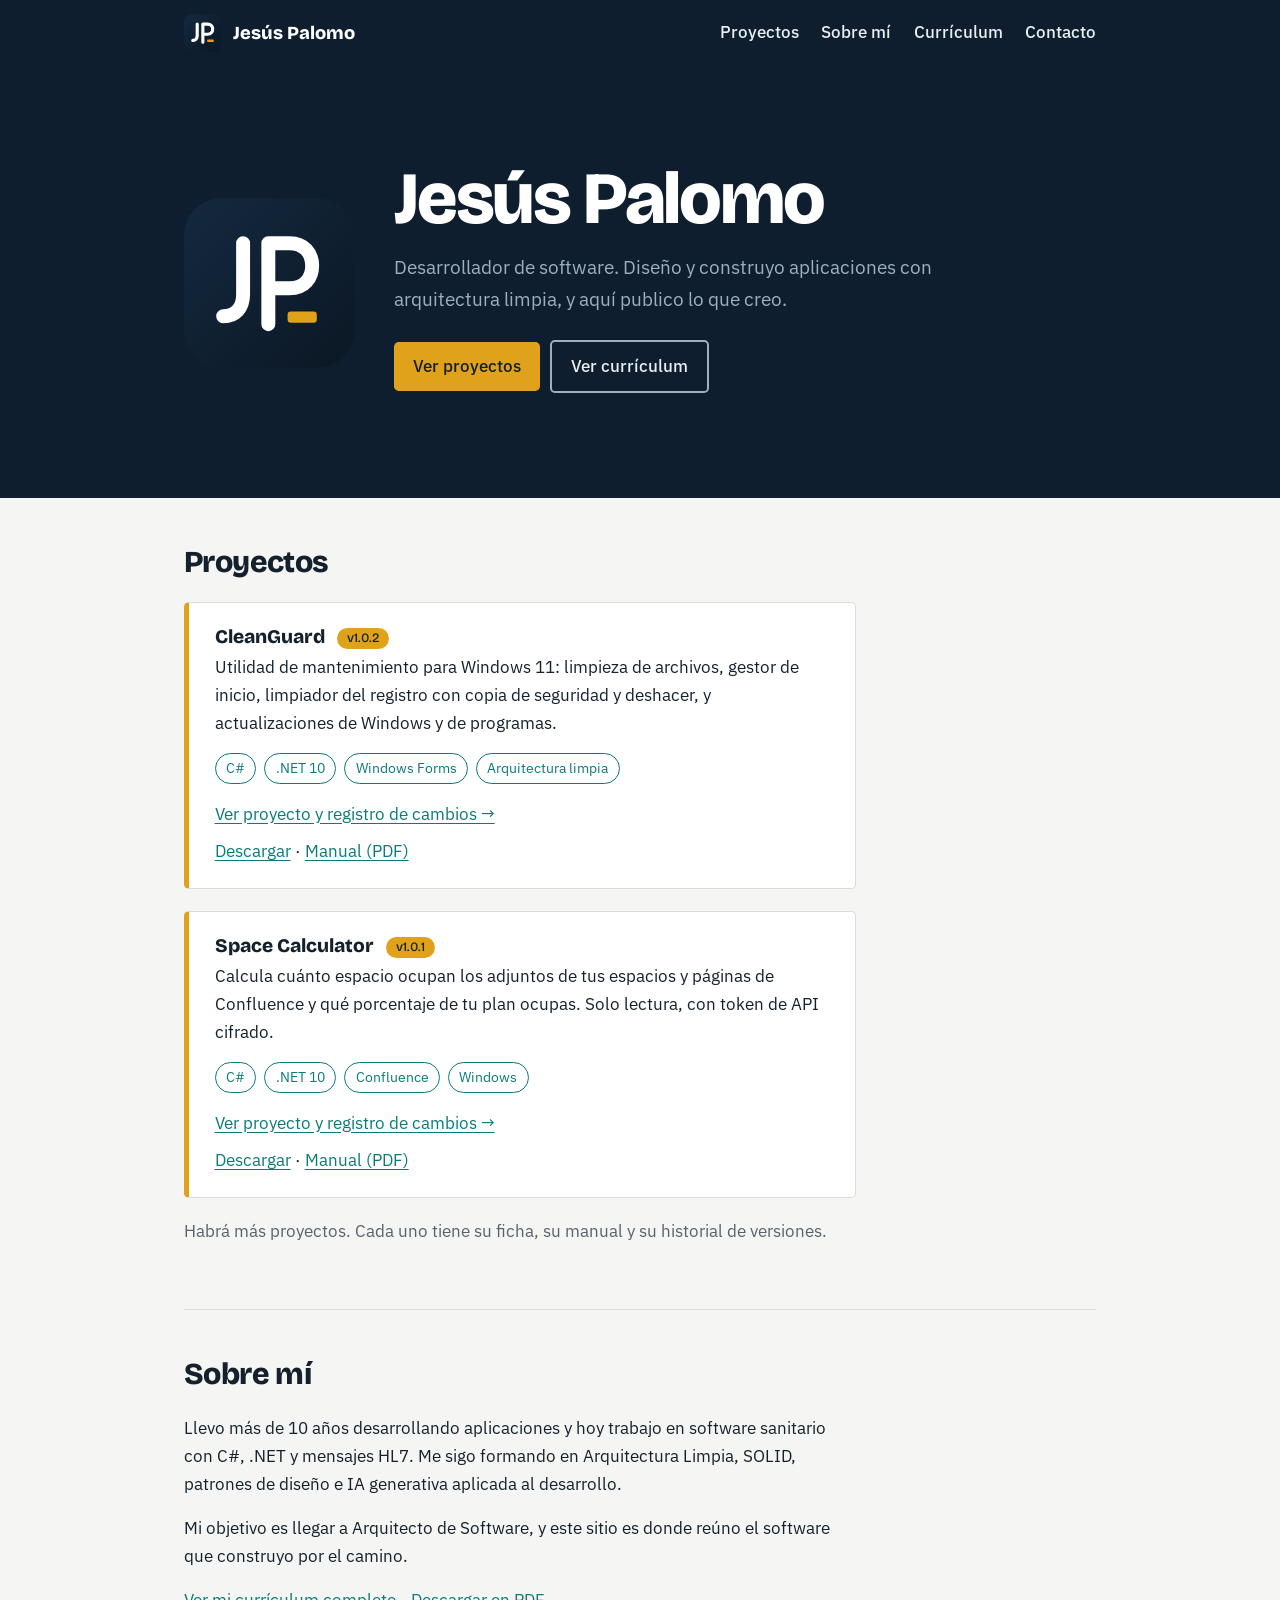
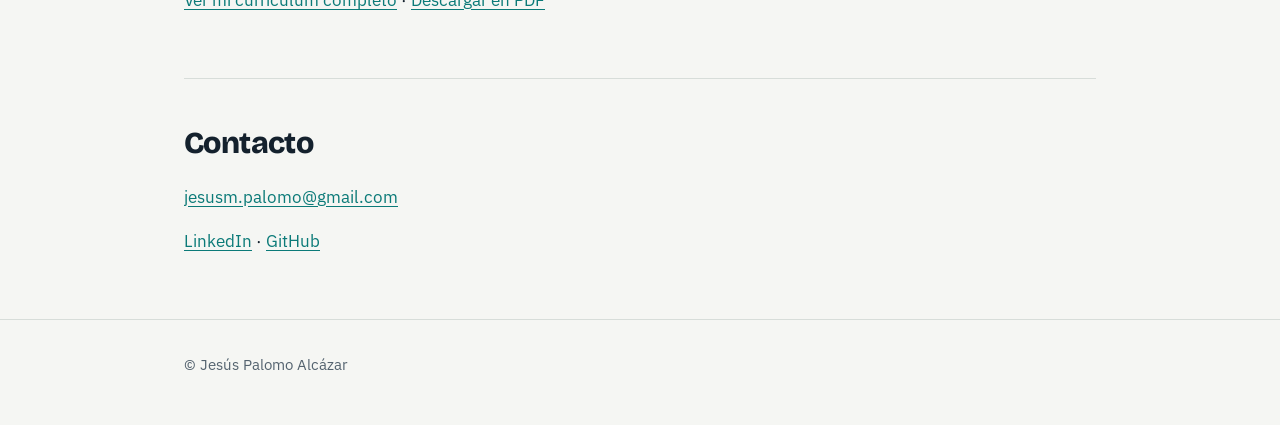
==== commit 13c6ca9d: "Nuevas versiones de los programas" ====
--- a/index.html
+++ b/index.html
@@ -27,18 +27,18 @@
     <h2 id="h-pro">Proyectos</h2>
     <div class="projects">
     <article class="card">
-      <h3>CleanGuard <span class="badge">v1.0.1</span></h3>
-      <p>Utilidad de mantenimiento para Windows 11: limpieza de archivos, gestor de inicio y limpiador del registro con copia de seguridad y deshacer.</p>
+      <h3>CleanGuard <span class="badge">v1.0.2</span></h3>
+      <p>Utilidad de mantenimiento para Windows 11: limpieza de archivos, gestor de inicio, limpiador del registro con copia de seguridad y deshacer, y actualizaciones de Windows y de programas.</p>
       <ul class="tags"><li>C#</li><li>.NET 10</li><li>Windows Forms</li><li>Arquitectura limpia</li></ul>
       <a href="proyectos/cleanguard.html">Ver proyecto y registro de cambios →</a>
-      <p class="actions"><a href="https://github.com/JesusPalomoAlcazar/CleanGuard-releases/releases">Descargar</a> · <a href="manuales/CleanGuard-manual-v1.0.1.pdf">Manual (PDF)</a></p>
+      <p class="actions"><a href="https://github.com/JesusPalomoAlcazar/CleanGuard-releases/releases">Descargar</a> · <a href="manuales/CleanGuard-manual-v1.0.2.pdf">Manual (PDF)</a></p>
     </article>
     <article class="card">
-      <h3>Space Calculator <span class="badge">v1.0.0</span></h3>
-      <p>Calcula cuánto espacio ocupan los adjuntos de tus espacios y páginas de Confluence. Solo lectura, con token de API cifrado.</p>
+      <h3>Space Calculator <span class="badge">v1.0.1</span></h3>
+      <p>Calcula cuánto espacio ocupan los adjuntos de tus espacios y páginas de Confluence y qué porcentaje de tu plan ocupas. Solo lectura, con token de API cifrado.</p>
       <ul class="tags"><li>C#</li><li>.NET 10</li><li>Confluence</li><li>Windows</li></ul>
       <a href="proyectos/space-calculator.html">Ver proyecto y registro de cambios →</a>
-      <p class="actions"><a href="https://github.com/JesusPalomoAlcazar/SpaceCalculator-releases/releases">Descargar</a> · <a href="manuales/SpaceCalculator-manual-v1.0.0.pdf">Manual (PDF)</a></p>
+      <p class="actions"><a href="https://github.com/JesusPalomoAlcazar/SpaceCalculator-releases/releases">Descargar</a> · <a href="manuales/SpaceCalculator-manual-v1.0.1.pdf">Manual (PDF)</a></p>
     </article>
     </div>
     <p class="muted" style="margin-top:1.2rem">Habrá más proyectos. Cada uno tiene su ficha, su manual y su historial de versiones.</p>
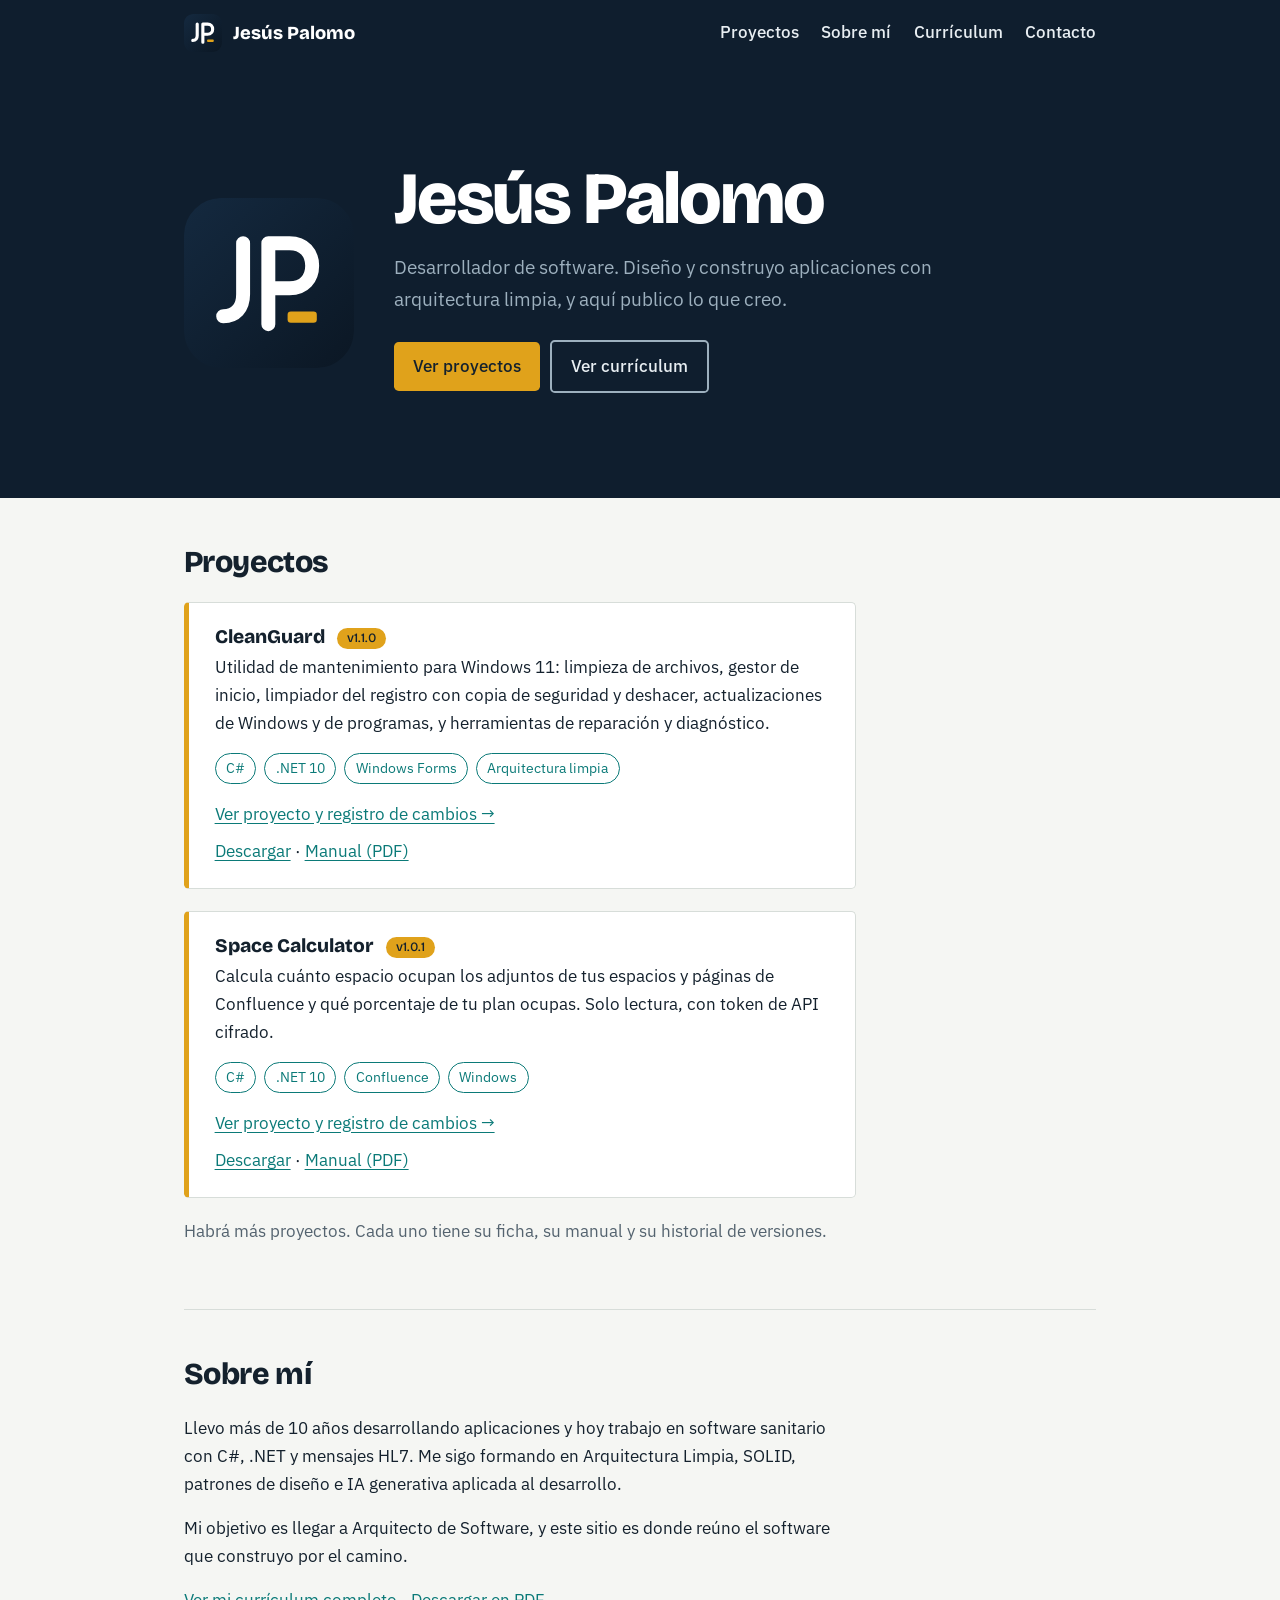
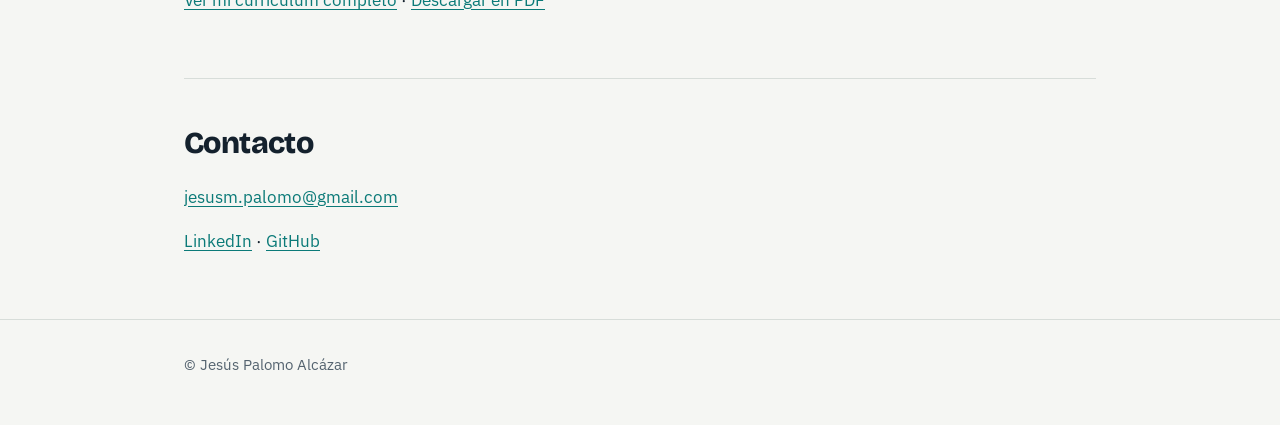
==== commit a80e97e9: "Nueva version de CleanGuard" ====
--- a/index.html
+++ b/index.html
@@ -27,11 +27,11 @@
     <h2 id="h-pro">Proyectos</h2>
     <div class="projects">
     <article class="card">
-      <h3>CleanGuard <span class="badge">v1.0.2</span></h3>
-      <p>Utilidad de mantenimiento para Windows 11: limpieza de archivos, gestor de inicio, limpiador del registro con copia de seguridad y deshacer, y actualizaciones de Windows y de programas.</p>
+      <h3>CleanGuard <span class="badge">v1.1.0</span></h3>
+      <p>Utilidad de mantenimiento para Windows 11: limpieza de archivos, gestor de inicio, limpiador del registro con copia de seguridad y deshacer, actualizaciones de Windows y de programas, y herramientas de reparación y diagnóstico.</p>
       <ul class="tags"><li>C#</li><li>.NET 10</li><li>Windows Forms</li><li>Arquitectura limpia</li></ul>
       <a href="proyectos/cleanguard.html">Ver proyecto y registro de cambios →</a>
-      <p class="actions"><a href="https://github.com/JesusPalomoAlcazar/CleanGuard-releases/releases">Descargar</a> · <a href="manuales/CleanGuard-manual-v1.0.2.pdf">Manual (PDF)</a></p>
+      <p class="actions"><a href="https://github.com/JesusPalomoAlcazar/CleanGuard-releases/releases">Descargar</a> · <a href="manuales/CleanGuard-manual-v1.1.0.pdf">Manual (PDF)</a></p>
     </article>
     <article class="card">
       <h3>Space Calculator <span class="badge">v1.0.1</span></h3>
